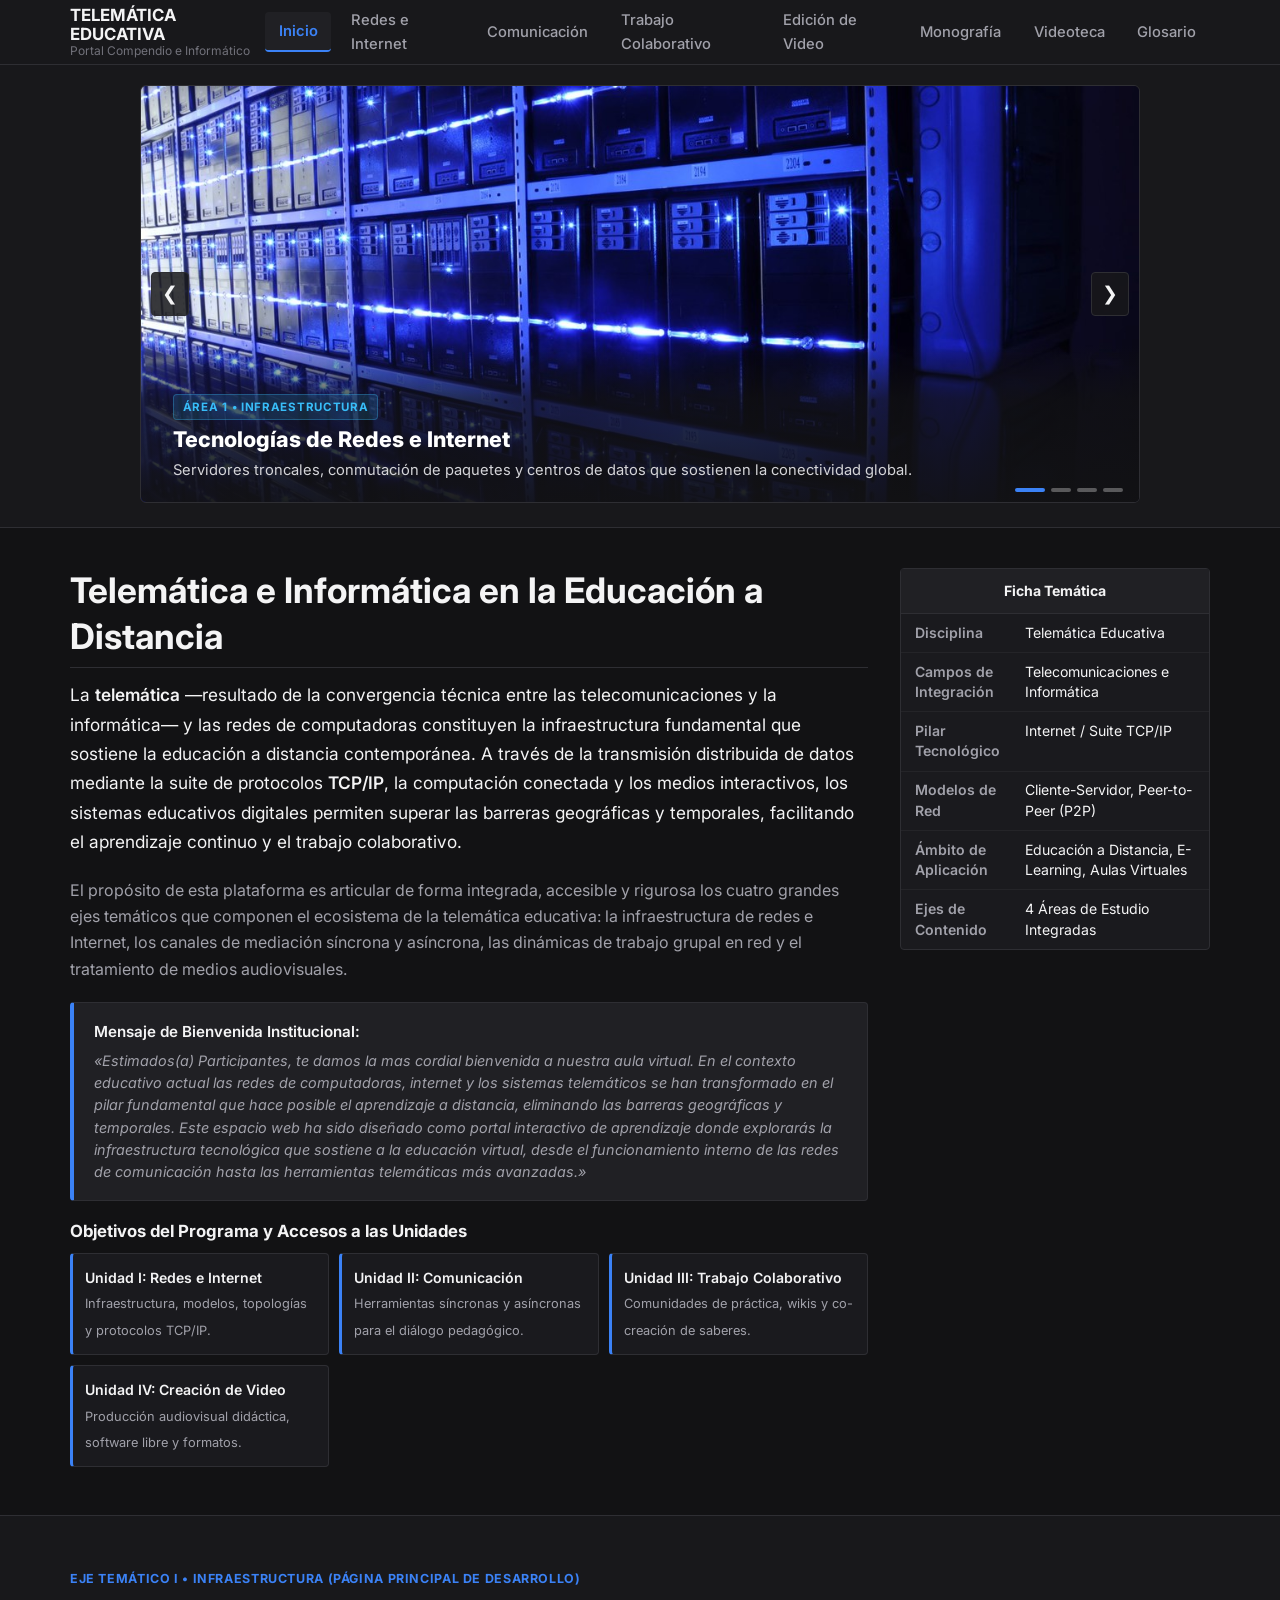
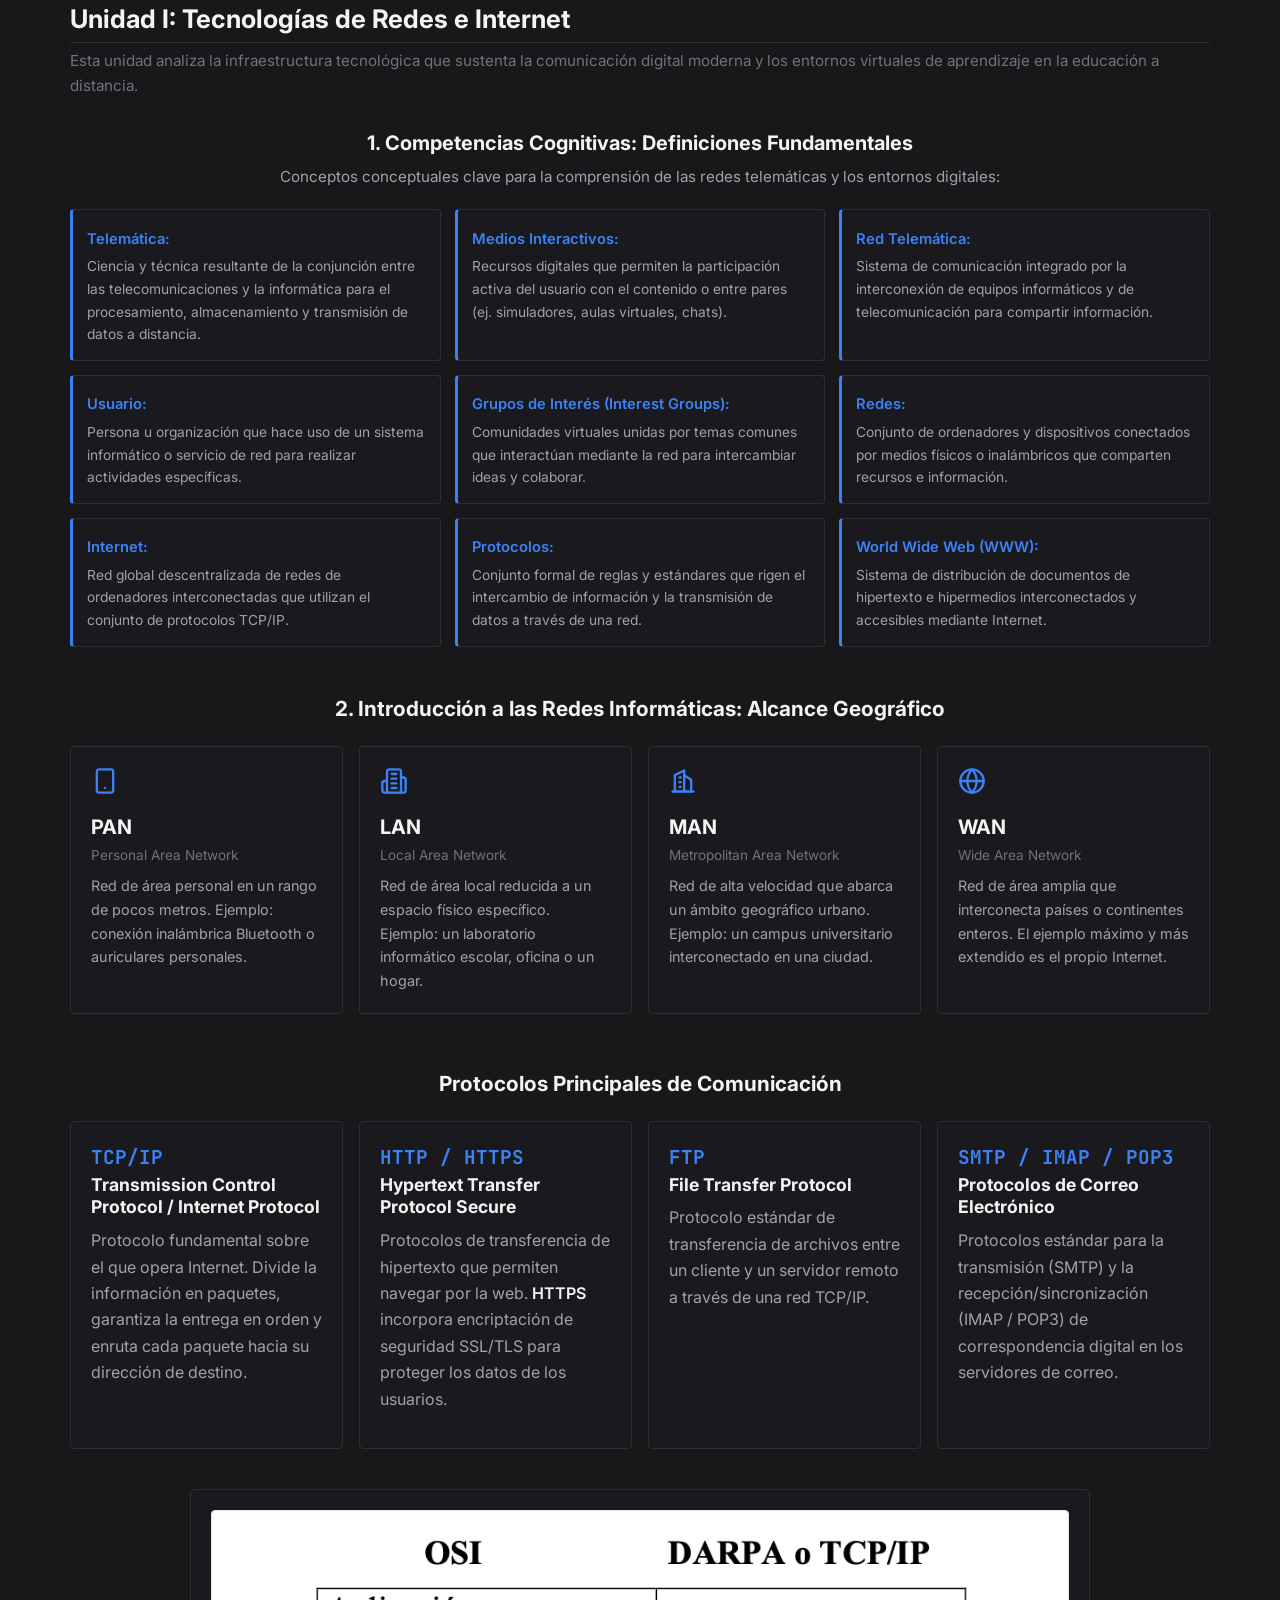
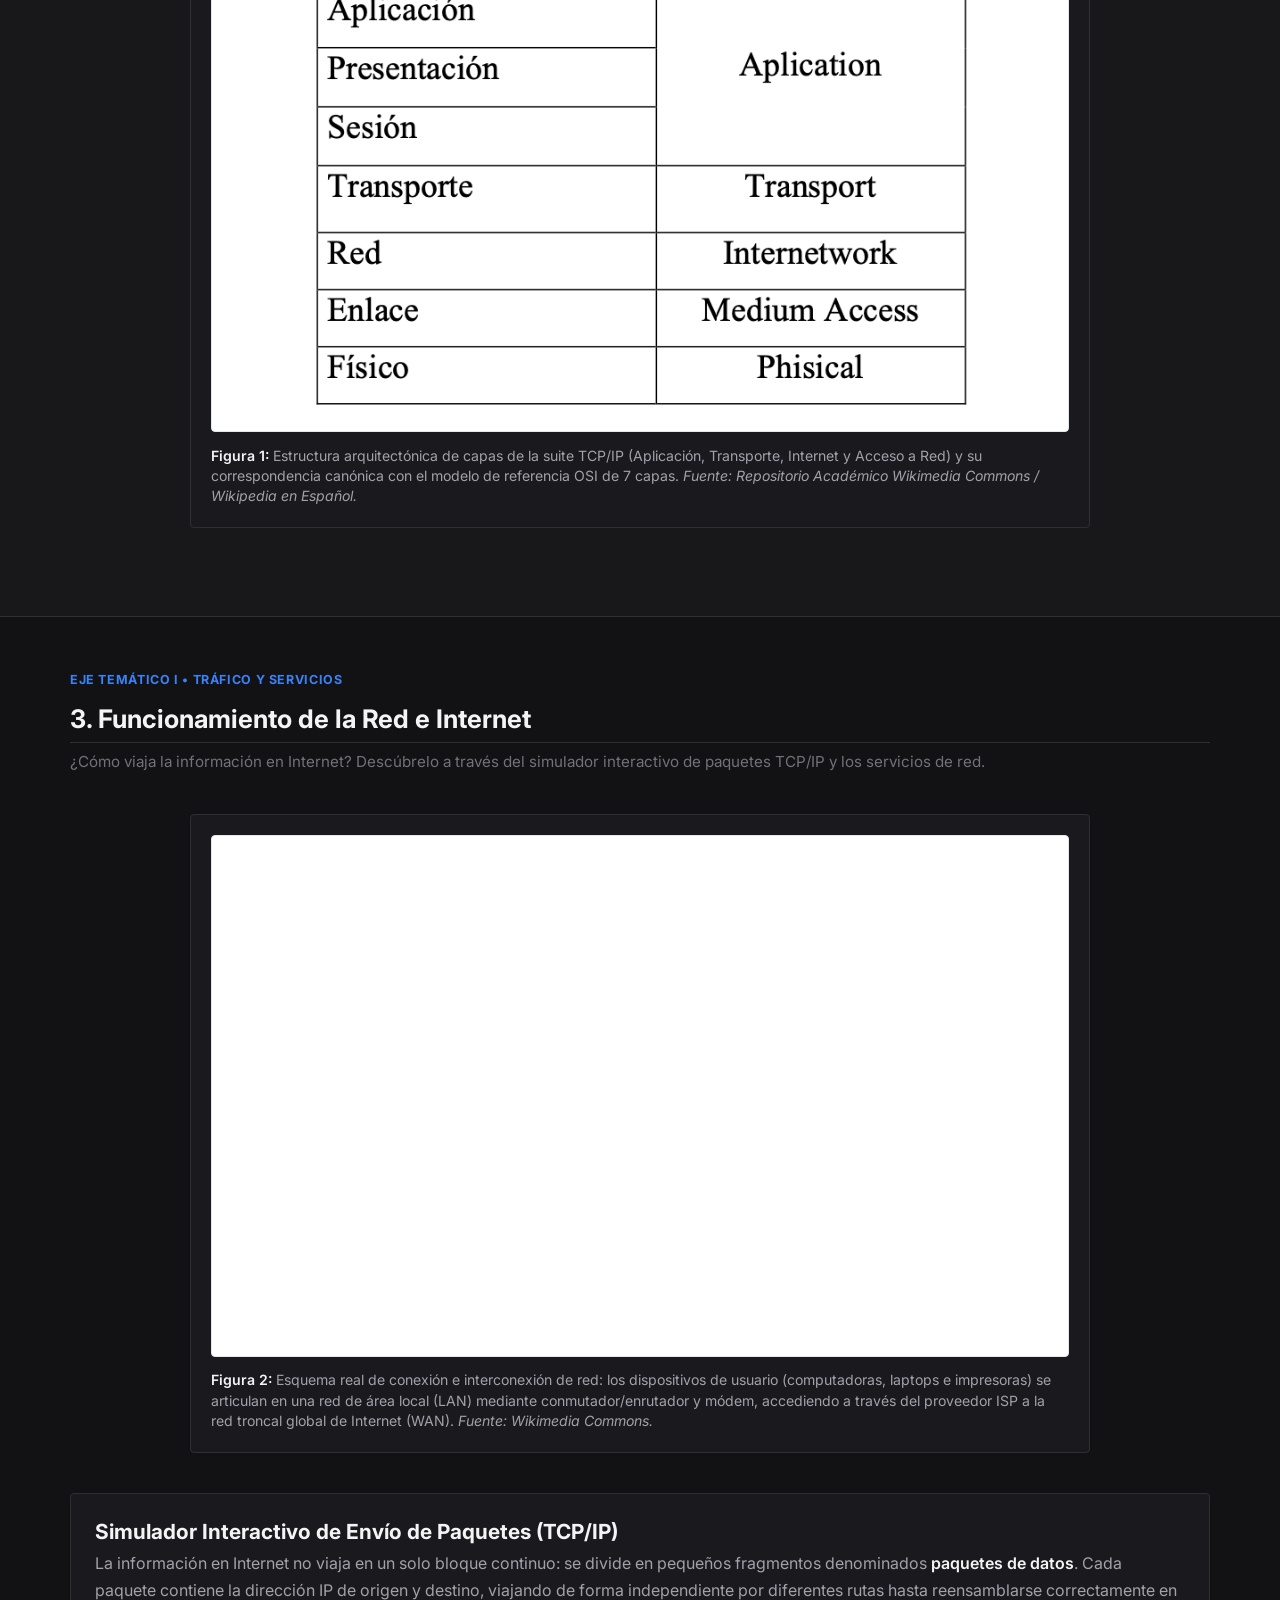
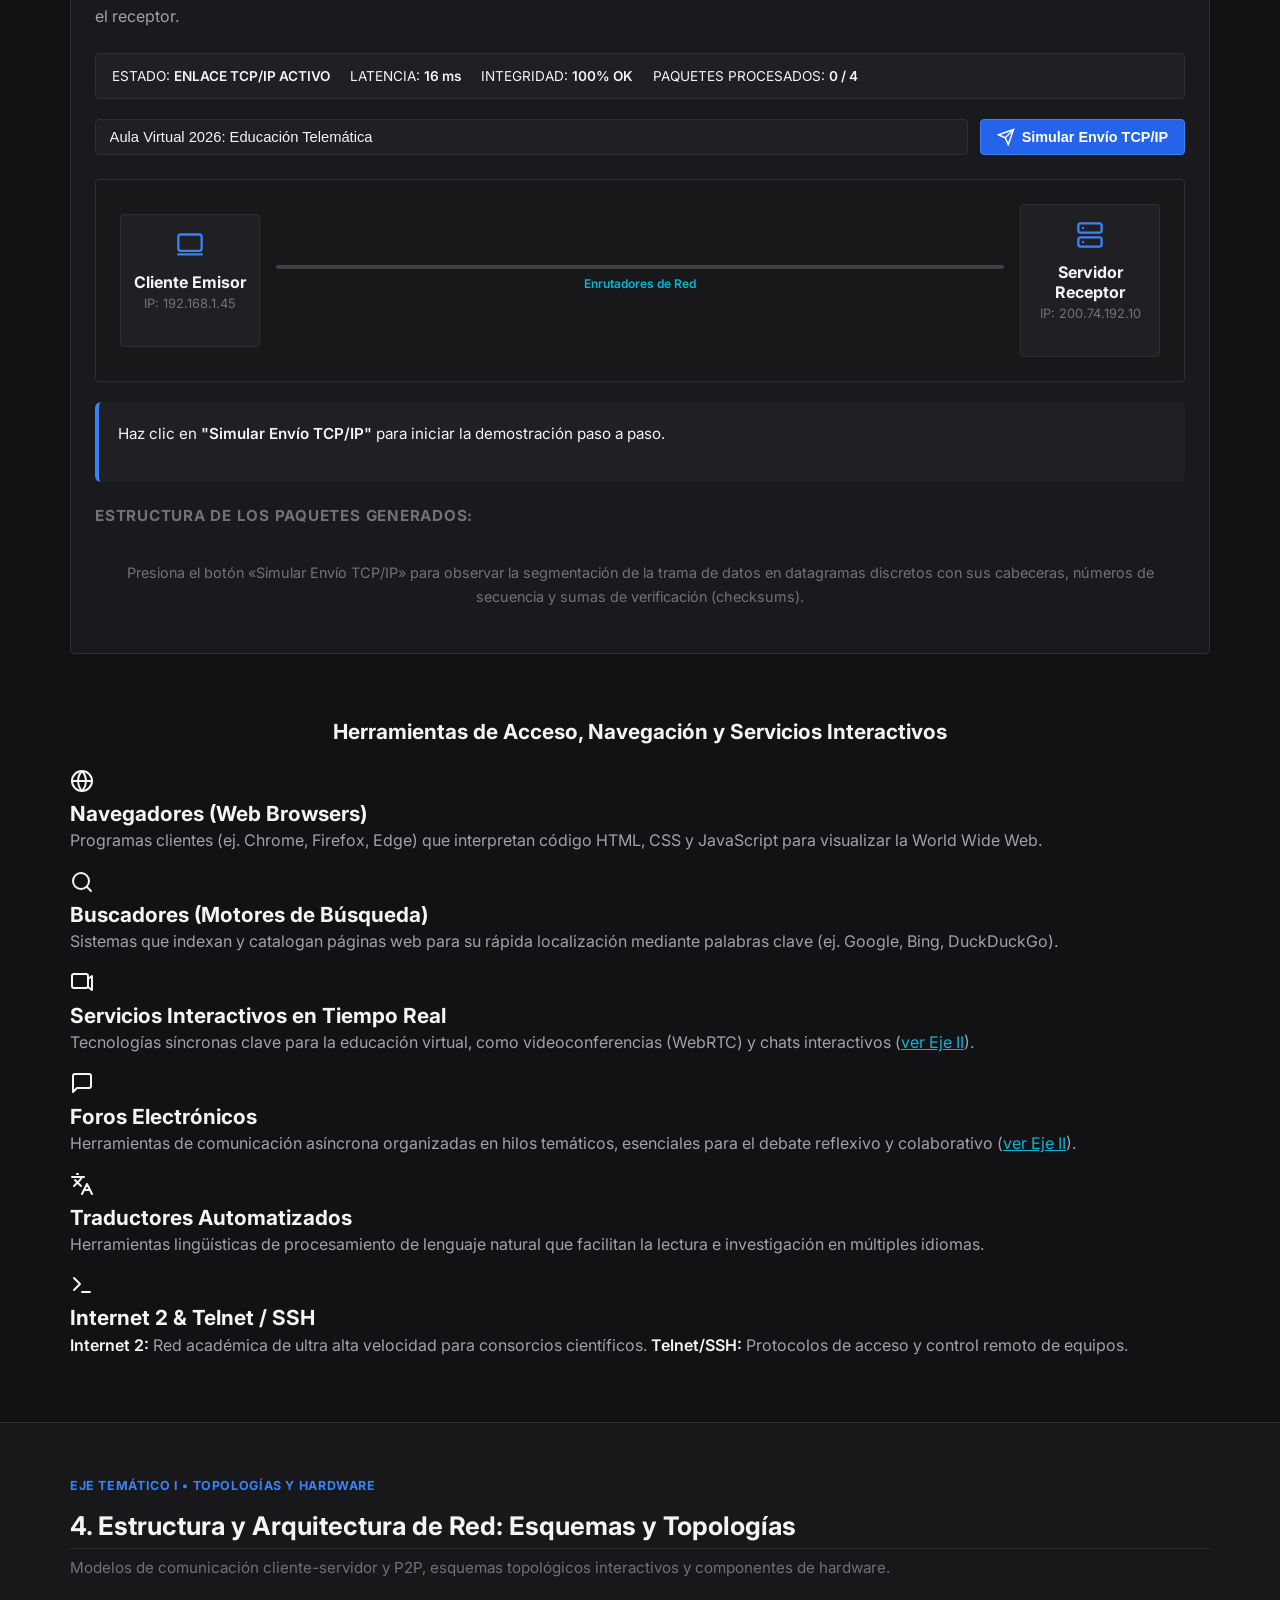
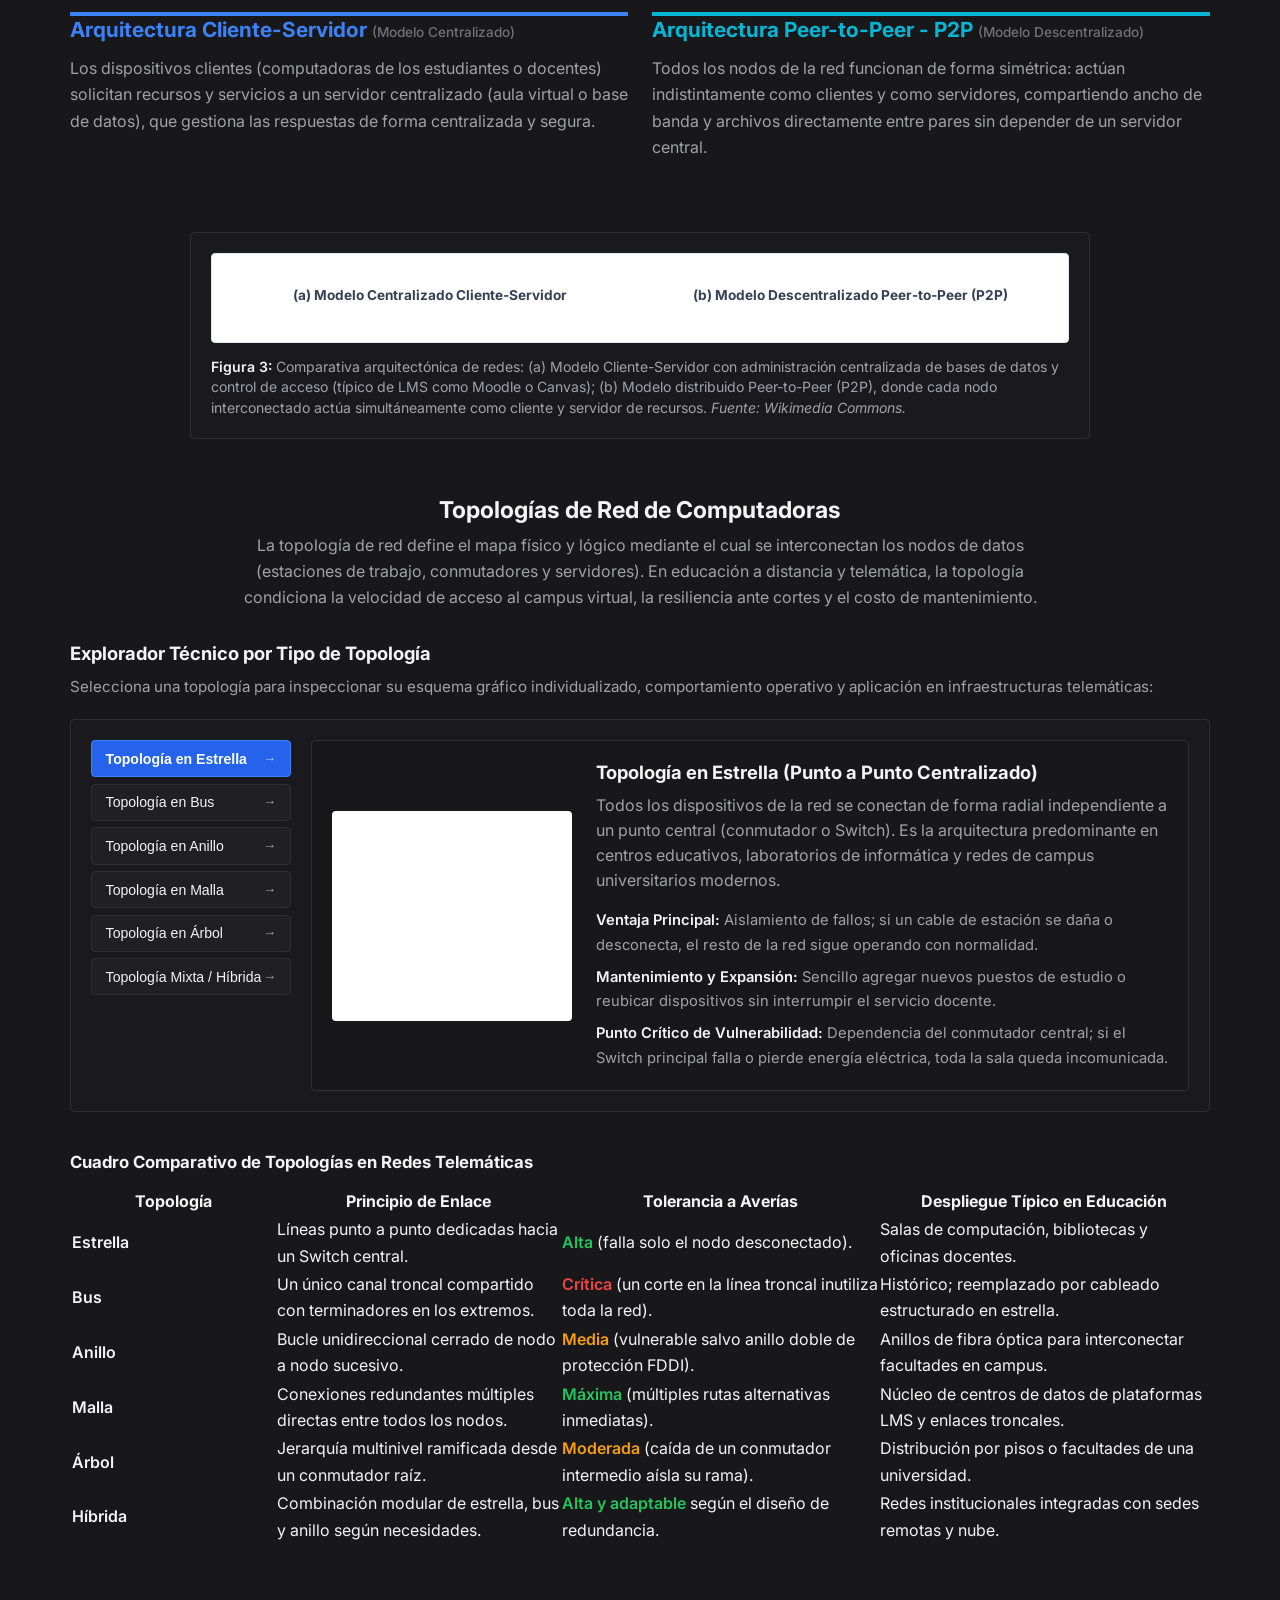
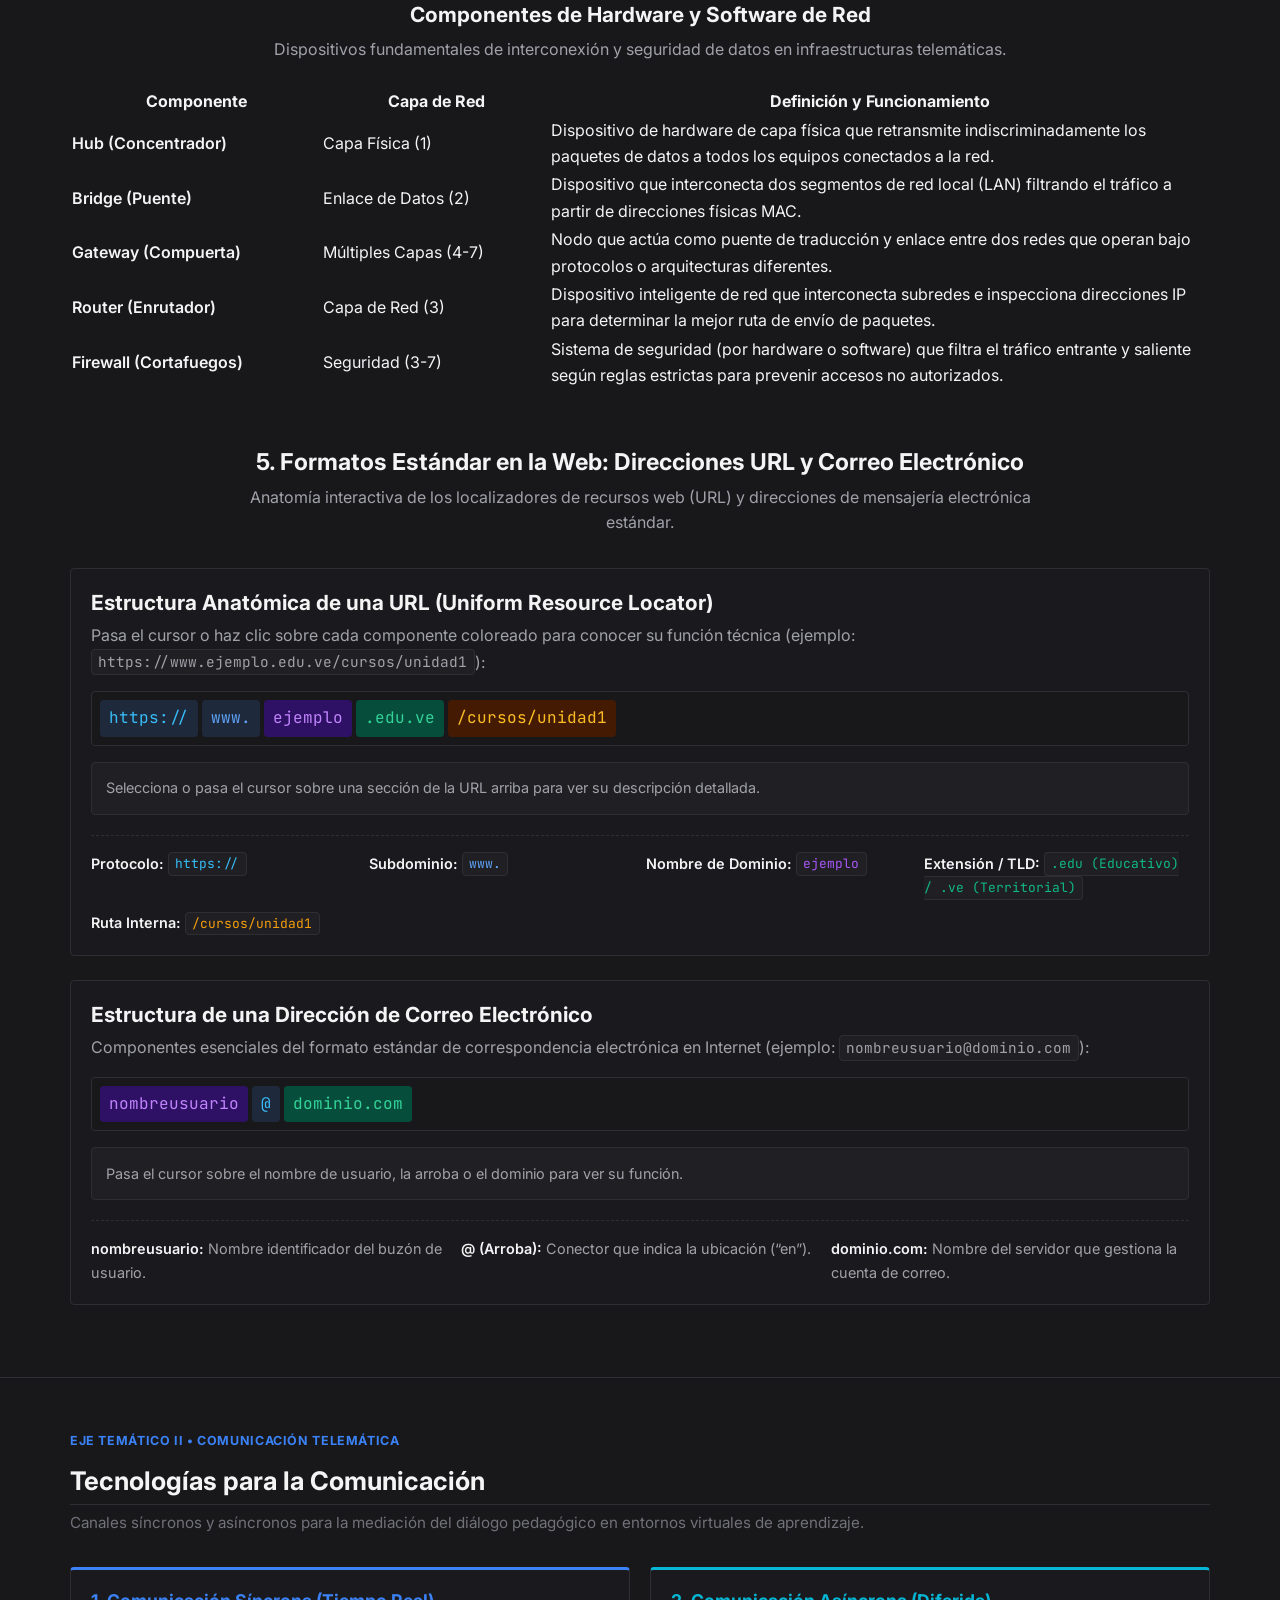
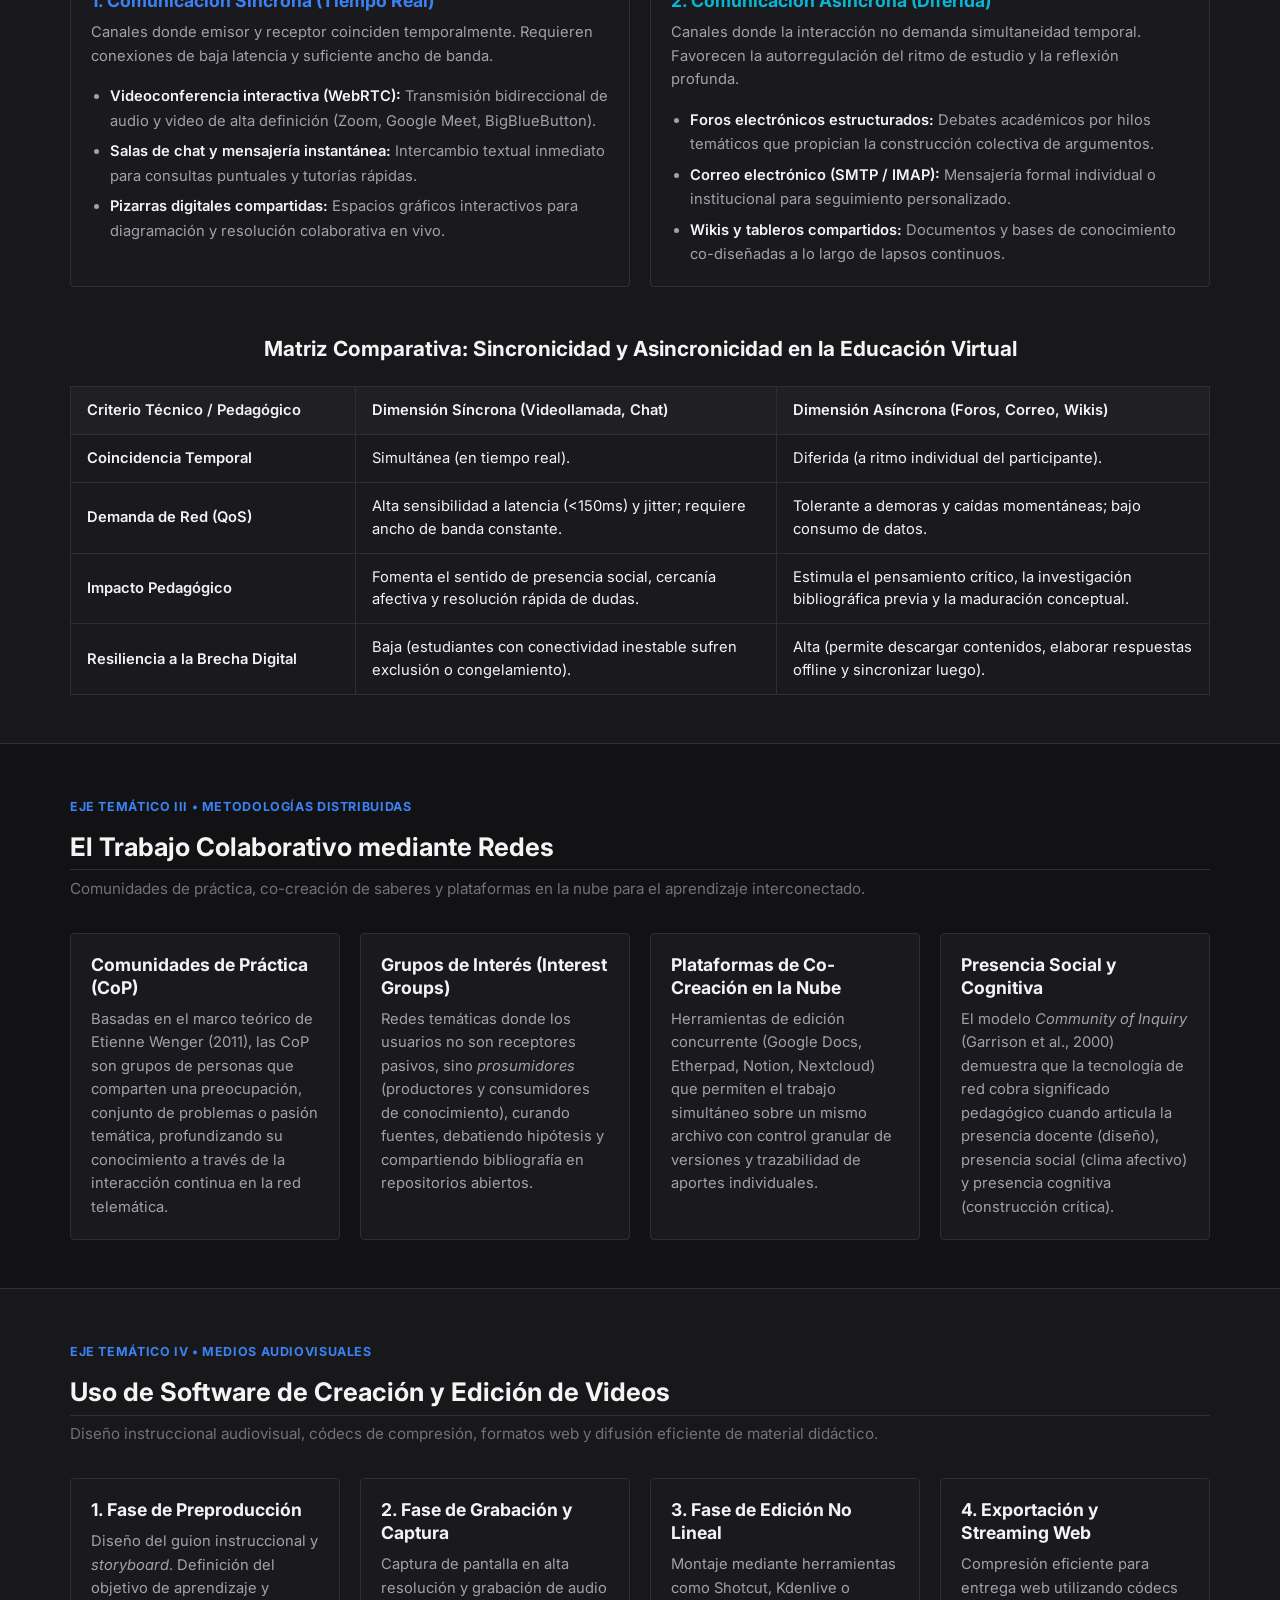
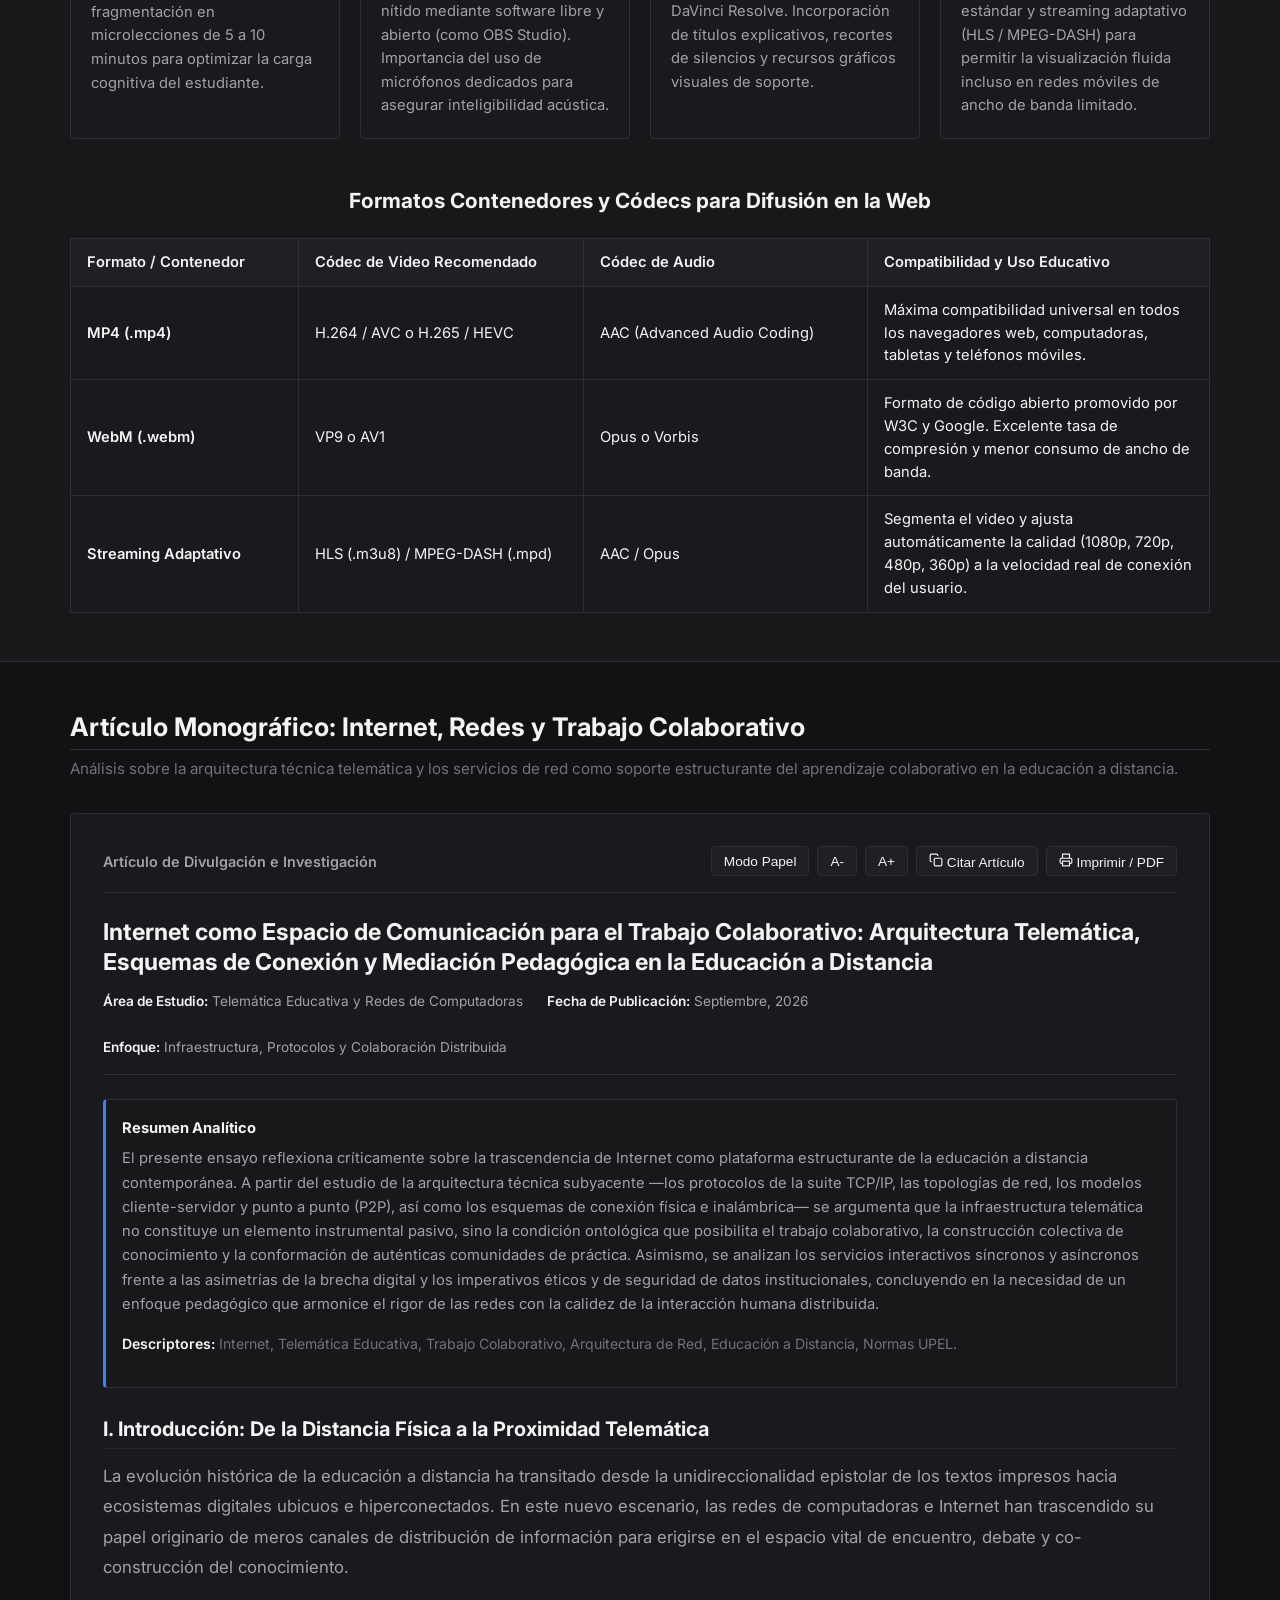
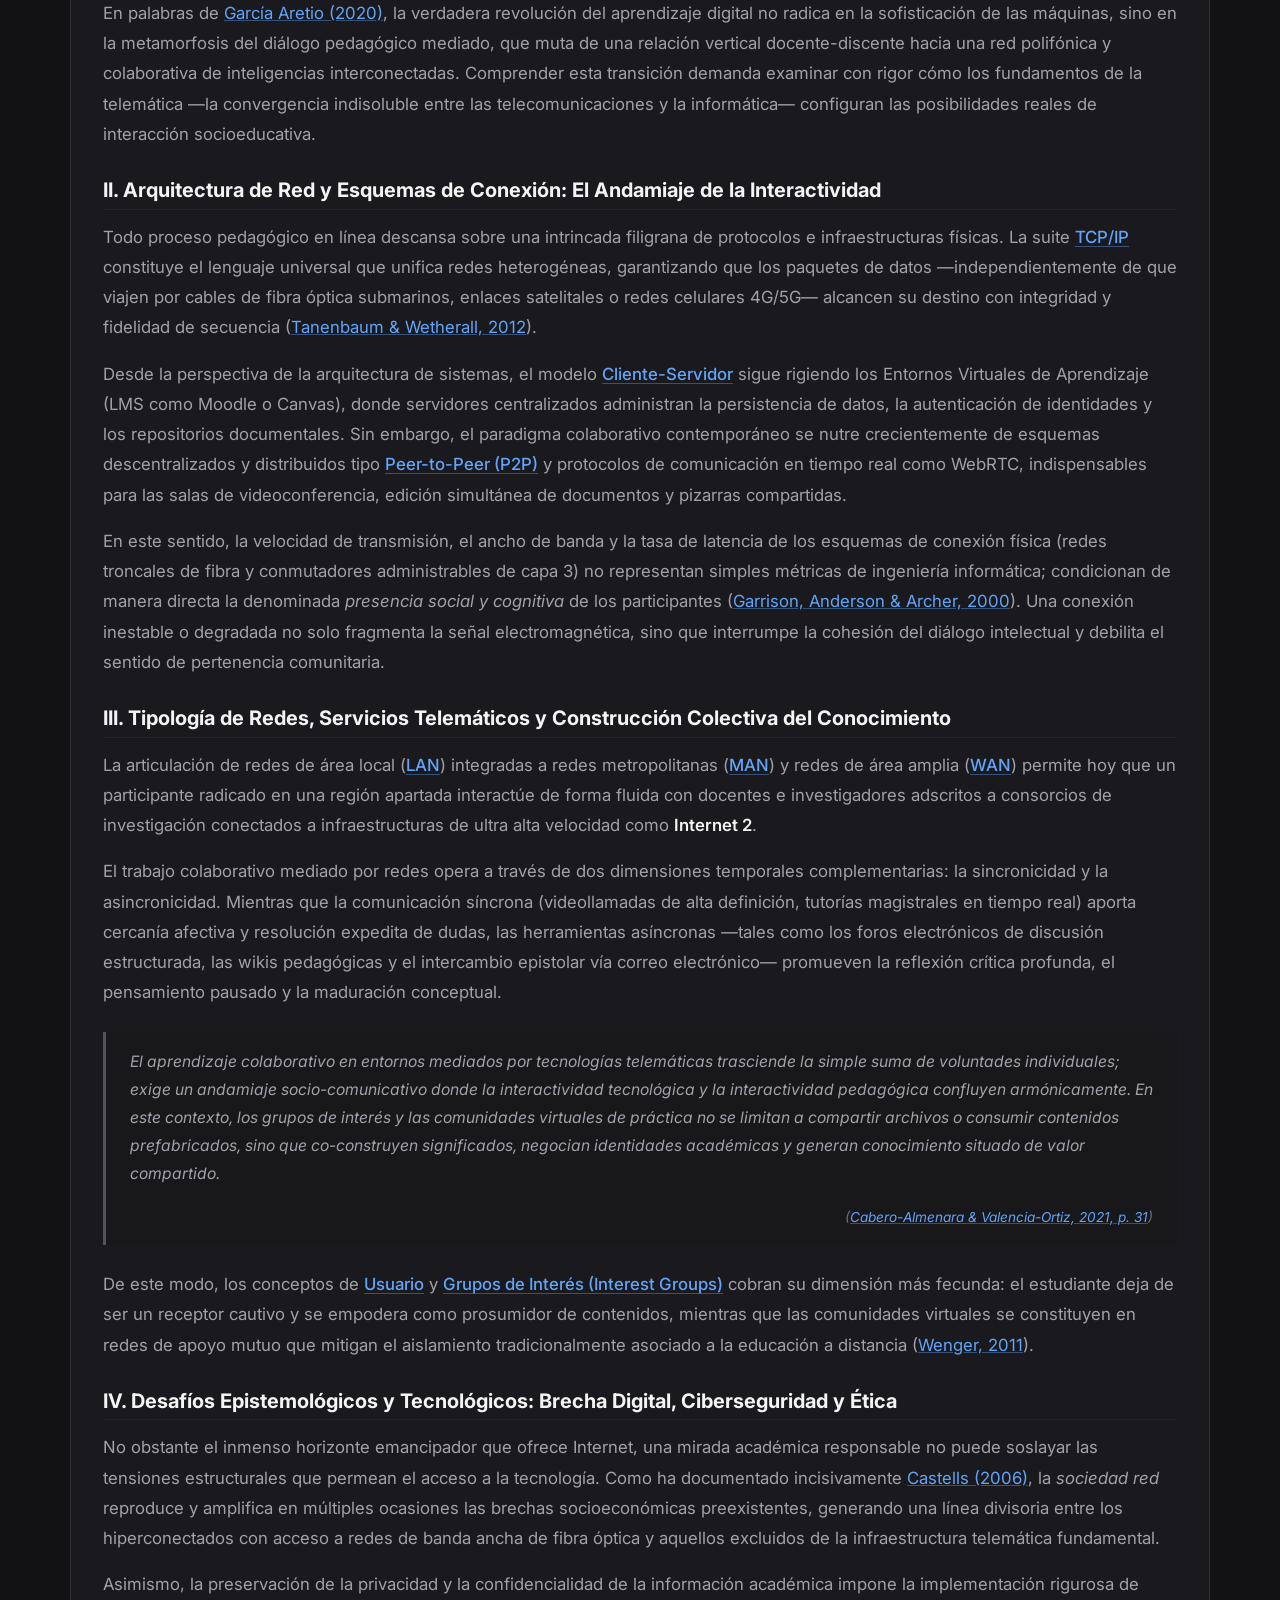
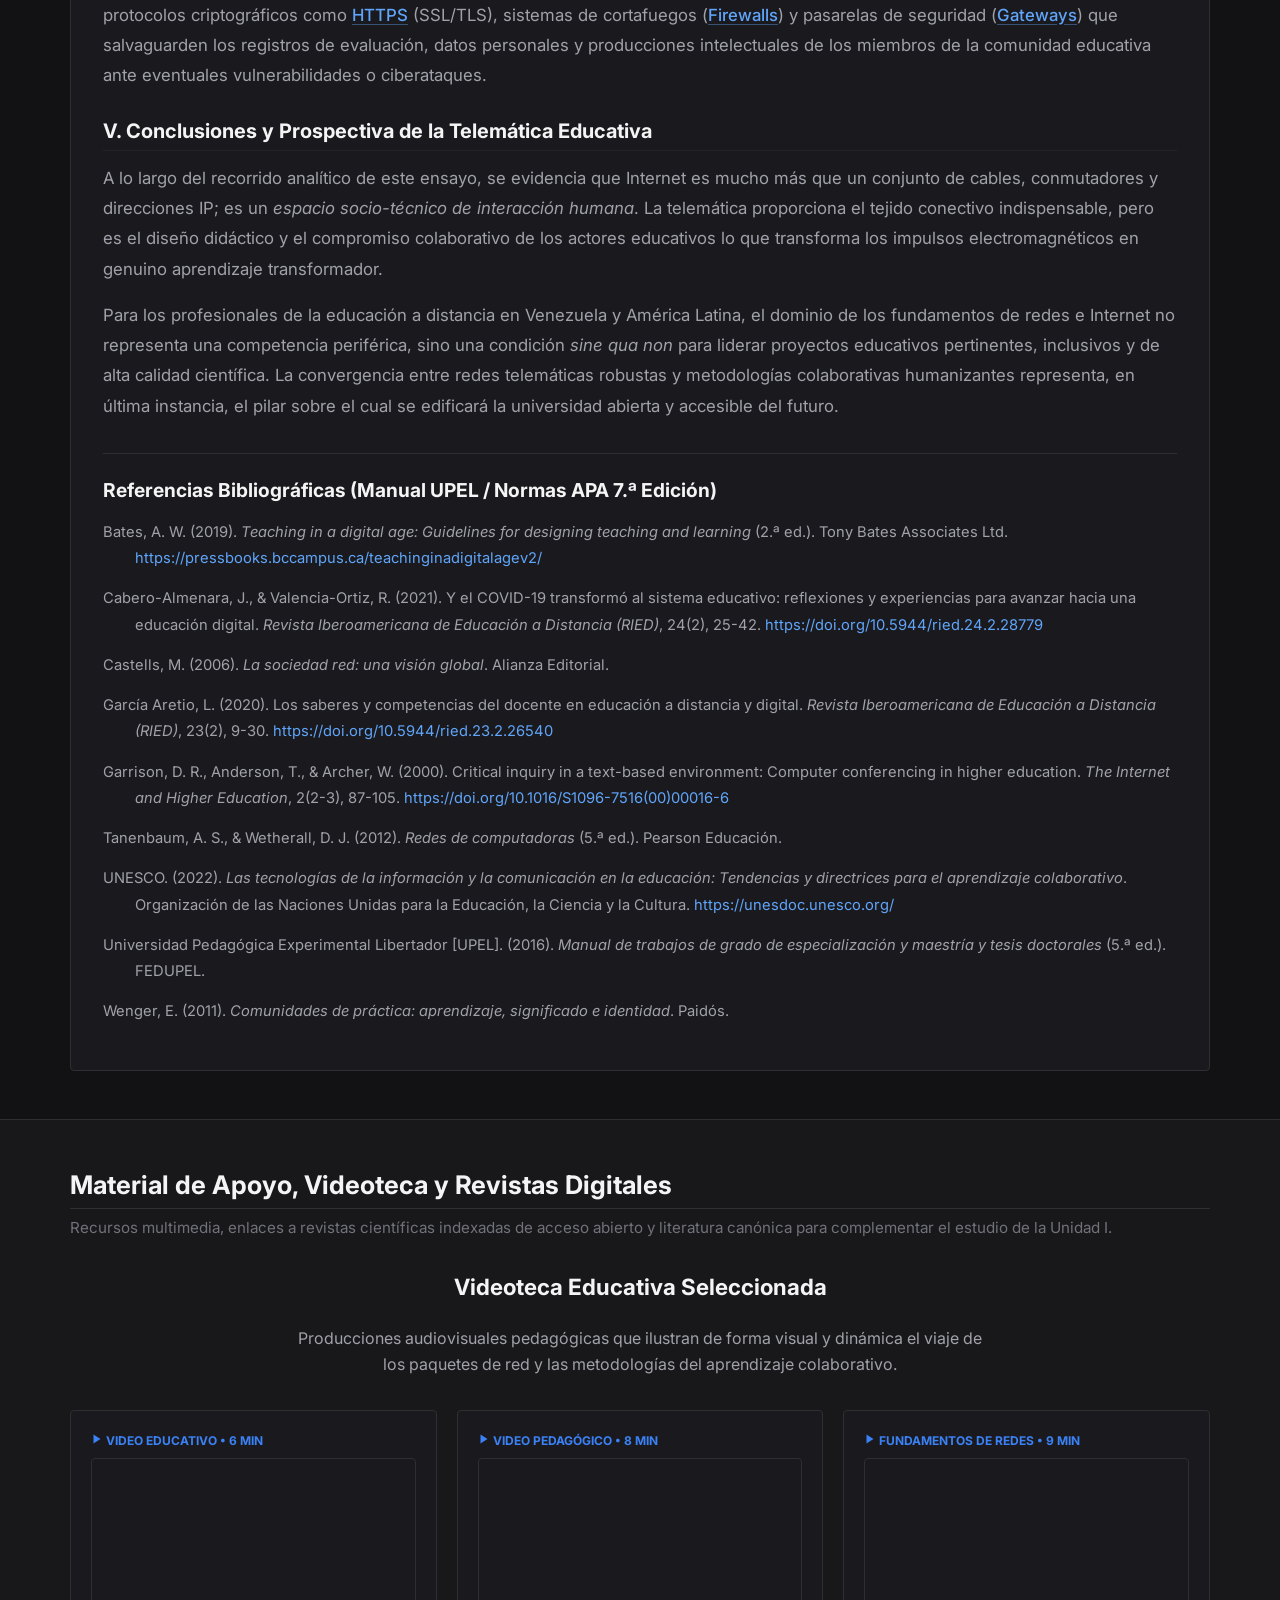
==== unidad1.html @ 473b11ca "feat: Portal web interactivo de Telemática e Informática en la Educación a Distancia" ====
<!DOCTYPE html>
<html lang="es" data-theme="dark">
<head>
  <meta charset="UTF-8">
  <meta http-equiv="refresh" content="0; url=index.html#redes">
  <meta name="viewport" content="width=device-width, initial-scale=1.0">
  <title>Unidad I: Tecnologías de Redes e Internet | Telemática Educativa</title>
  <link rel="stylesheet" href="css/styles.css">
</head>
<body style="display: flex; align-items: center; justify-content: center; min-height: 100vh; padding: 2rem;">
  <div class="wiki-card" style="max-width: 540px; text-align: center; padding: 2.5rem; border-left: 4px solid var(--primary);">
    <h2 class="wiki-card-title" style="margin-bottom: 1rem;">Unidad I: Tecnologías de Redes e Internet</h2>
    <p class="wiki-card-desc" style="margin-bottom: 1.5rem;">
      Esta unidad analiza la infraestructura tecnológica que sustenta la comunicación digital moderna. Redirigiendo al compendio principal interactivo...
    </p>
    <a href="index.html#redes" class="btn btn-primary" style="display: inline-block;">
      Ingresar a la Unidad I en el Portal &rarr;
    </a>
  </div>
</body>
</html>
---- css/styles.css ----
/* ==========================================================================
   PORTAL INFORMATIVO: TELEMÁTICA E INFORMÁTICA EN LA EDUCACIÓN A DISTANCIA
   Diseño Enciclopédico Sobrio, Claro y Accesible (Inspirado en Wikipedia Dark)
   ========================================================================== */

/* --- Importación de Fuentes --- */
@import url("https://fonts.googleapis.com/css2?family=Inter:wght@400;500;600;700&family=JetBrains+Mono:wght@400;600&family=Newsreader:ital,opsz,wght@0,6..72,400;0,6..72,600;1,6..72,400&display=swap");

/* --- Variables y Paleta de Diseño Sencillo y Sobrio --- */
:root {
  --bg-primary: #121214;
  --bg-secondary: #18181b;
  --bg-tertiary: #202024;
  --bg-card: #1a1a1e;
  --bg-card-hover: #222227;
  
  --text-primary: #f4f4f5;
  --text-secondary: #a1a1aa;
  --text-muted: #71717a;
  --text-accent: #e4e4e7;
  
  --border-color: #2e2e33;
  --border-hover: #44444c;
  --border-subtle: #242428;
  
  --primary: #3b82f6;
  --primary-hover: #2563eb;
  --link-color: #60a5fa;
  --link-hover: #93c5fd;
  
  --success: #10b981;
  --success-light: rgba(16, 185, 129, 0.12);
  --danger: #ef4444;
  --danger-light: rgba(239, 68, 68, 0.12);
  --accent: #06b6d4;

  /* Bordes Rectangulares Sencillos (Cero Pastillas) */
  --radius-sm: 4px;
  --radius-md: 6px;
  --radius-lg: 6px;

  /* Sombras Mínimas Sin Neón */
  --shadow-sm: 0 1px 2px rgba(0, 0, 0, 0.3);
  --shadow-md: 0 2px 6px rgba(0, 0, 0, 0.35);

  /* Tipografías */
  --font-body: "Inter", system-ui, -apple-system, BlinkMacSystemFont, "Segoe UI", Roboto, sans-serif;
  --font-heading: "Inter", system-ui, -apple-system, BlinkMacSystemFont, "Segoe UI", Roboto, sans-serif;
  --font-mono: "JetBrains Mono", Consolas, Monaco, monospace;
  --font-editorial: "Newsreader", Georgia, serif;

  --container-max: 1180px;
}

/* --- Reseteo Global --- */
*, *::before, *::after {
  box-sizing: border-box;
  margin: 0;
  padding: 0;
}

html {
  scroll-behavior: smooth;
  font-size: 16px;
}

body {
  font-family: var(--font-body);
  background-color: var(--bg-primary);
  color: var(--text-primary);
  line-height: 1.65;
  min-height: 100vh;
  display: flex;
  flex-direction: column;
}

/* Scrollbar Sencillo */
::-webkit-scrollbar {
  width: 8px;
  height: 8px;
}
::-webkit-scrollbar-track {
  background: var(--bg-primary);
}
::-webkit-scrollbar-thumb {
  background: #3f3f46;
  border-radius: 4px;
}
::-webkit-scrollbar-thumb:hover {
  background: #52525b;
}

/* --- Tipografía --- */
h1, h2, h3, h4, h5, h6 {
  font-family: var(--font-heading);
  color: var(--text-primary);
  font-weight: 700;
  line-height: 1.3;
}

h1 { font-size: 2.2rem; }
h2 { font-size: 1.65rem; }
h3 { font-size: 1.3rem; }
h4 { font-size: 1.1rem; }

p {
  margin-bottom: 1rem;
  color: var(--text-secondary);
}

strong {
  color: var(--text-primary);
  font-weight: 600;
}

a {
  color: var(--link-color);
  text-decoration: none;
}
a:hover {
  color: var(--link-hover);
  text-decoration: underline;
}

code {
  font-family: var(--font-mono);
  font-size: 0.9em;
  background: var(--bg-tertiary);
  padding: 0.15rem 0.4rem;
  border-radius: var(--radius-sm);
  border: 1px solid var(--border-color);
}

/* --- Contenedor --- */
.container {
  width: 100%;
  max-width: var(--container-max);
  margin: 0 auto;
  padding: 0 1.25rem;
}

/* ==========================================================================
   ENCABEZADO Y NAVEGACIÓN PRINCIPAL
   ========================================================================== */
.site-header {
  position: sticky;
  top: 0;
  z-index: 100;
  background-color: var(--bg-secondary);
  border-bottom: 1px solid var(--border-color);
}

.nav-container {
  display: flex;
  align-items: center;
  justify-content: space-between;
  height: 64px;
}

.brand-logo {
  display: flex;
  align-items: center;
  gap: 0.75rem;
  text-decoration: none;
}
.brand-logo:hover {
  text-decoration: none;
}

.brand-text {
  display: flex;
  flex-direction: column;
  font-size: 1.05rem;
  font-weight: 700;
  color: var(--text-primary);
  line-height: 1.15;
}
.brand-text span {
  font-size: 0.75rem;
  color: var(--text-muted);
  font-weight: 400;
}

.main-nav {
  display: flex;
  align-items: center;
}

.nav-links {
  display: flex;
  align-items: center;
  gap: 0.35rem;
  list-style: none;
}

.nav-link {
  display: inline-block;
  padding: 0.45rem 0.85rem;
  font-size: 0.92rem;
  font-weight: 500;
  color: var(--text-secondary);
  border-radius: var(--radius-sm);
  transition: background 0.15s, color 0.15s;
}
.nav-link:hover {
  background: var(--bg-tertiary);
  color: var(--text-primary);
  text-decoration: none;
}
.nav-link.active {
  background: var(--bg-tertiary);
  color: var(--primary);
  font-weight: 600;
  border-bottom: 2px solid var(--primary);
}

.mobile-menu-btn {
  display: none;
  background: var(--bg-tertiary);
  border: 1px solid var(--border-color);
  color: var(--text-primary);
  padding: 0.45rem;
  border-radius: var(--radius-sm);
  cursor: pointer;
}

/* ==========================================================================
   CARRUSEL INFORMATIVO DE IMÁGENES
   ========================================================================== */
.carousel-section {
  padding: 1.25rem 0 1.5rem;
  background: var(--bg-secondary);
  border-bottom: 1px solid var(--border-color);
}

.carousel-container {
  position: relative;
  overflow: hidden;
  border: 1px solid var(--border-color);
  border-radius: var(--radius-md);
  background: #18181b;
  max-width: 1000px;
  margin: 0 auto;
}

.carousel-slides {
  position: relative;
  width: 100%;
  aspect-ratio: 12 / 5;
  min-height: 240px;
}

.carousel-slide {
  position: absolute;
  top: 0;
  left: 0;
  width: 100%;
  height: 100%;
  opacity: 0;
  visibility: hidden;
  transition: opacity 0.35s ease-in-out, visibility 0.35s ease-in-out;
}
.carousel-slide.active {
  opacity: 1;
  visibility: visible;
}

.carousel-slide img {
  width: 100%;
  height: 100%;
  object-fit: cover;
  background: #18181b;
  display: block;
}

.carousel-caption {
  position: absolute;
  bottom: 0;
  left: 0;
  right: 0;
  background: linear-gradient(to top, rgba(18, 18, 20, 0.95) 0%, rgba(18, 18, 20, 0.72) 65%, rgba(18, 18, 20, 0) 100%);
  padding: 3rem 2rem 1.25rem;
  color: #f4f4f5;
  text-align: left;
  pointer-events: none;
}
.carousel-caption-badge {
  display: inline-block;
  font-size: 0.72rem;
  font-weight: 700;
  text-transform: uppercase;
  letter-spacing: 0.06em;
  color: #38bdf8;
  background: rgba(56, 189, 248, 0.15);
  border: 1px solid rgba(56, 189, 248, 0.3);
  padding: 0.15rem 0.55rem;
  border-radius: 4px;
  margin-bottom: 0.35rem;
}
.carousel-caption-title {
  font-size: 1.35rem;
  font-weight: 800;
  color: #ffffff;
  margin: 0 0 0.25rem 0;
}
.carousel-caption-desc {
  font-size: 0.92rem;
  color: #d4d4d8;
  margin: 0;
  max-width: 800px;
}

.carousel-btn {
  position: absolute;
  top: 50%;
  transform: translateY(-50%);
  background: rgba(24, 24, 27, 0.85);
  color: var(--text-primary);
  border: 1px solid var(--border-color);
  border-radius: var(--radius-sm);
  width: 38px;
  height: 44px;
  font-size: 1.2rem;
  display: flex;
  align-items: center;
  justify-content: center;
  cursor: pointer;
  z-index: 5;
  transition: background 0.15s, border-color 0.15s;
}
.carousel-btn:hover {
  background: #27272a;
  border-color: #52525b;
}
.carousel-prev { left: 10px; }
.carousel-next { right: 10px; }

.carousel-indicators {
  position: absolute;
  bottom: 10px;
  right: 16px;
  display: flex;
  gap: 6px;
  z-index: 5;
}

.carousel-dot {
  width: 20px;
  height: 4px;
  background: rgba(255, 255, 255, 0.3);
  border: none;
  border-radius: 2px;
  cursor: pointer;
  padding: 0;
  transition: background 0.15s, width 0.15s;
}
.carousel-dot.active {
  background: var(--primary);
  width: 30px;
}

/* ==========================================================================
   ESTRUCTURA DE ARTÍCULO WIKIPEDIA (CONTENIDO + INFOBOX)
   ========================================================================== */
.wiki-article-grid {
  display: grid;
  grid-template-columns: 1fr 310px;
  gap: 2rem;
  align-items: start;
}

.wiki-main-content {
  min-width: 0;
}

.page-title {
  font-size: 2.2rem;
  margin-bottom: 0.75rem;
  padding-bottom: 0.5rem;
  border-bottom: 1px solid var(--border-color);
}

.lead-text {
  font-size: 1.08rem;
  line-height: 1.7;
  color: var(--text-primary);
  margin-bottom: 1.25rem;
}

.info-notice-box {
  background: var(--bg-tertiary);
  border: 1px solid var(--border-color);
  border-left: 4px solid var(--primary);
  padding: 1rem 1.25rem;
  border-radius: var(--radius-sm);
  margin: 1.5rem 0;
}
.info-notice-box p {
  margin-bottom: 0;
  font-size: 0.95rem;
}

/* Ficha Lateral (Infobox Wikipedia) */
.wiki-infobox {
  background: var(--bg-card);
  border: 1px solid var(--border-color);
  border-radius: var(--radius-sm);
  font-size: 0.88rem;
}

.infobox-header {
  background: var(--bg-tertiary);
  padding: 0.65rem 1rem;
  font-weight: 700;
  text-align: center;
  border-bottom: 1px solid var(--border-color);
  color: var(--text-primary);
}

.infobox-item {
  display: grid;
  grid-template-columns: 110px 1fr;
  padding: 0.55rem 0.85rem;
  border-bottom: 1px solid var(--border-subtle);
  line-height: 1.45;
}
.infobox-item:last-child {
  border-bottom: none;
}
.infobox-label {
  font-weight: 600;
  color: var(--text-secondary);
}
.infobox-data {
  color: var(--text-primary);
}

/* ==========================================================================
   SECCIONES GENERALES Y TARJETAS WIKIPEDIA
   ========================================================================== */
.section {
  padding: 3rem 0;
  border-bottom: 1px solid var(--border-color);
}

.section-header {
  margin-bottom: 2rem;
}
.section-title {
  font-size: 1.6rem;
  margin-bottom: 0.35rem;
  border-bottom: 1px solid var(--border-color);
  padding-bottom: 0.4rem;
}
.section-subtitle {
  color: var(--text-muted);
  font-size: 0.95rem;
}

.wiki-cards-grid {
  display: grid;
  grid-template-columns: repeat(auto-fit, minmax(260px, 1fr));
  gap: 1.25rem;
}

.wiki-card {
  background: var(--bg-card);
  border: 1px solid var(--border-color);
  border-radius: var(--radius-sm);
  padding: 1.25rem;
}
.wiki-card-title {
  font-size: 1.1rem;
  margin-bottom: 0.5rem;
  color: var(--text-primary);
}
.wiki-card-desc {
  font-size: 0.92rem;
  color: var(--text-secondary);
  margin-bottom: 0;
  line-height: 1.6;
}

/* ==========================================================================
   LISTA DE EJES TEMÁTICOS (4 ÁREAS)
   ========================================================================== */
.thematic-sections-list {
  display: flex;
  flex-direction: column;
  gap: 1.5rem;
}

.thematic-row {
  background: var(--bg-card);
  border: 1px solid var(--border-color);
  border-radius: var(--radius-sm);
  padding: 1.5rem;
}

.thematic-row-badge {
  font-size: 0.78rem;
  text-transform: uppercase;
  letter-spacing: 0.05em;
  color: var(--primary);
  font-weight: 700;
  margin-bottom: 0.35rem;
}

.thematic-row-title {
  font-size: 1.3rem;
  margin-bottom: 0.6rem;
  color: var(--text-primary);
}

.thematic-row-text {
  font-size: 0.95rem;
  color: var(--text-secondary);
  line-height: 1.65;
  margin-bottom: 0;
}

/* ==========================================================================
   TABLA ENCICLOPÉDICA WIKIPEDIA
   ========================================================================== */
.wiki-table-container {
  overflow-x: auto;
}

.wiki-table {
  width: 100%;
  border-collapse: collapse;
  background: var(--bg-card);
  border: 1px solid var(--border-color);
  font-size: 0.92rem;
}

.wiki-table th,
.wiki-table td {
  padding: 0.75rem 1rem;
  border: 1px solid var(--border-color);
  text-align: left;
  line-height: 1.55;
}

.wiki-table th {
  background: var(--bg-tertiary);
  color: var(--text-primary);
  font-weight: 600;
}

.wiki-table tr:hover {
  background: var(--bg-card-hover);
}

/* ==========================================================================
   BOTONES SOBRIOS (CERO PASTILLAS, CERO NEÓN)
   ========================================================================== */
.btn {
  display: inline-flex;
  align-items: center;
  gap: 0.4rem;
  padding: 0.5rem 1rem;
  font-size: 0.9rem;
  font-weight: 600;
  border-radius: var(--radius-sm);
  border: 1px solid var(--border-color);
  cursor: pointer;
  text-decoration: none;
  transition: background 0.15s, border-color 0.15s;
}
.btn:hover {
  text-decoration: none;
}

.btn-primary {
  background: #2563eb;
  border-color: #3b82f6;
  color: #ffffff;
}
.btn-primary:hover {
  background: #1d4ed8;
  border-color: #2563eb;
  color: #ffffff;
}

.btn-outline {
  background: var(--bg-tertiary);
  border-color: var(--border-color);
  color: var(--text-primary);
}
.btn-outline:hover {
  background: #27272a;
  border-color: #52525b;
}

.btn-sm {
  padding: 0.35rem 0.75rem;
  font-size: 0.82rem;
}

/* ==========================================================================
   UNIDAD 1: ELEMENTOS ESPECÍFICOS Y HERRAMIENTAS
   ========================================================================== */

/* Subnavegación secundaria */
.unit-subnav {
  position: sticky;
  top: 64px;
  z-index: 90;
  background: var(--bg-secondary);
  border-bottom: 1px solid var(--border-color);
  padding: 0.5rem 0;
  overflow-x: auto;
}

.unit-subnav-list {
  display: flex;
  gap: 0.35rem;
  list-style: none;
  white-space: nowrap;
}

.unit-subnav-link {
  display: inline-block;
  padding: 0.35rem 0.65rem;
  font-size: 0.85rem;
  color: var(--text-secondary);
  border-radius: var(--radius-sm);
  border: 1px solid transparent;
}
.unit-subnav-link:hover {
  background: var(--bg-tertiary);
  color: var(--text-primary);
  text-decoration: none;
}
.unit-subnav-link.active {
  background: var(--bg-tertiary);
  border-color: var(--border-color);
  color: var(--primary);
  font-weight: 600;
}

/* Barra de progreso de lectura */
.read-progress-bar {
  position: fixed;
  top: 0;
  left: 0;
  height: 3px;
  background: var(--primary);
  z-index: 1000;
  width: 0%;
}

/* Buscador de glosario */
.search-box-container {
  display: flex;
  align-items: center;
  background: var(--bg-card);
  border: 1px solid var(--border-color);
  border-radius: var(--radius-sm);
  padding: 0.4rem 0.85rem;
  max-width: 450px;
  margin-bottom: 1.5rem;
}
.search-icon-svg {
  width: 18px;
  height: 18px;
  color: var(--text-muted);
  margin-right: 0.5rem;
}
.search-input {
  background: none;
  border: none;
  outline: none;
  color: var(--text-primary);
  font-size: 0.92rem;
  width: 100%;
}

/* Tarjetas de definiciones */
.definitions-grid {
  display: grid;
  grid-template-columns: repeat(auto-fit, minmax(280px, 1fr));
  gap: 1rem;
}

.definition-card {
  background: var(--bg-card);
  border: 1px solid var(--border-color);
  border-radius: var(--radius-sm);
  padding: 1.15rem;
}
.def-term {
  font-size: 1.05rem;
  color: var(--text-primary);
  margin-bottom: 0.4rem;
  border-bottom: 1px solid var(--border-subtle);
  padding-bottom: 0.35rem;
}
.definition-card p {
  font-size: 0.92rem;
  margin-bottom: 0;
}

/* Alcance de redes (PAN, LAN, MAN, WAN) */
.network-scope-grid {
  display: grid;
  grid-template-columns: repeat(auto-fit, minmax(240px, 1fr));
  gap: 1rem;
}

.scope-card {
  background: var(--bg-card);
  border: 1px solid var(--border-color);
  border-radius: var(--radius-sm);
  padding: 1.25rem;
}
.scope-icon-wrap {
  color: var(--primary);
  margin-bottom: 0.5rem;
}
.scope-acronym {
  font-size: 1.25rem;
  font-weight: 700;
  color: var(--text-primary);
}
.scope-name {
  font-size: 0.85rem;
  color: var(--text-muted);
  margin-bottom: 0.5rem;
}
.scope-card p {
  font-size: 0.9rem;
  margin-bottom: 0;
}

/* Protocolos */
.protocols-grid {
  display: grid;
  grid-template-columns: repeat(auto-fit, minmax(240px, 1fr));
  gap: 1rem;
}

.protocol-card {
  background: var(--bg-card);
  border: 1px solid var(--border-color);
  border-radius: var(--radius-sm);
  padding: 1.25rem;
}
.protocol-code {
  font-size: 1.2rem;
  font-weight: 700;
  color: var(--primary);
  font-family: var(--font-mono);
}

/* Figuras e Infografías */
.diagram-figure {
  margin: 2.5rem auto;
  max-width: 900px;
  background: var(--bg-card);
  border: 1px solid var(--border-color);
  border-radius: var(--radius-sm);
  padding: 1.25rem;
  text-align: center;
}
.wiki-figure-img-wrap {
  background-color: #ffffff;
  border-radius: var(--radius-sm);
  padding: 1.25rem;
  display: flex;
  justify-content: center;
  align-items: center;
  margin-bottom: 0.85rem;
  border: 1px solid #e2e8f0;
}
.wiki-figure-img-wrap img {
  max-width: 100%;
  height: auto;
  max-height: 480px;
  object-fit: contain;
  display: block;
}
.diagram-figure > img {
  width: 100%;
  max-width: 820px;
  margin: 0 auto;
  display: block;
}
.diagram-caption {
  margin-top: 0.75rem;
  font-size: 0.88rem;
  color: var(--text-secondary);
  line-height: 1.45;
  text-align: left;
}

/* Simulador TCP/IP */
.simulator-container {
  background: var(--bg-card);
  border: 1px solid var(--border-color);
  border-radius: var(--radius-sm);
  padding: 1.5rem;
  margin-bottom: 2rem;
}

.sim-telemetry-bar {
  display: flex;
  flex-wrap: wrap;
  gap: 1.25rem;
  background: var(--bg-tertiary);
  border: 1px solid var(--border-color);
  border-radius: var(--radius-sm);
  padding: 0.65rem 1rem;
  font-size: 0.85rem;
  margin-bottom: 1.25rem;
}

.sim-controls {
  display: flex;
  gap: 0.75rem;
  margin-bottom: 1.5rem;
}
.sim-input {
  flex: 1;
  background: var(--bg-tertiary);
  border: 1px solid var(--border-color);
  color: var(--text-primary);
  padding: 0.55rem 0.85rem;
  border-radius: var(--radius-sm);
  font-size: 0.92rem;
}

.sim-stage {
  display: grid;
  grid-template-columns: 140px 1fr 140px;
  align-items: center;
  gap: 1rem;
  background: var(--bg-secondary);
  border: 1px solid var(--border-color);
  border-radius: var(--radius-sm);
  padding: 1.5rem;
  margin-bottom: 1.25rem;
  text-align: center;
}

.sim-node {
  background: var(--bg-tertiary);
  border: 1px solid var(--border-color);
  border-radius: var(--radius-sm);
  padding: 1rem 0.5rem;
}
.sim-node-icon {
  color: var(--primary);
  margin-bottom: 0.35rem;
}
.sim-node.active-tx {
  border-color: var(--primary);
}
.sim-node.active-rx {
  border-color: var(--success);
}

.sim-network-path {
  position: relative;
  text-align: center;
}
.sim-cable {
  height: 4px;
  background: #3f3f46;
  position: relative;
  border-radius: 2px;
}
.sim-packet-dot {
  position: absolute;
  top: -6px;
  left: 0;
  width: 16px;
  height: 16px;
  background: var(--primary);
  border-radius: 3px;
  display: none;
}
.sim-packet-dot.traveling {
  display: block;
  animation: packetTravel 1.6s ease-in-out forwards;
}

@keyframes packetTravel {
  0% { left: 0%; }
  100% { left: calc(100% - 16px); }
}

.packets-breakdown {
  display: grid;
  grid-template-columns: repeat(auto-fit, minmax(220px, 1fr));
  gap: 0.75rem;
  margin-top: 1rem;
}

.packet-card {
  background: var(--bg-tertiary);
  border: 1px solid var(--border-color);
  border-radius: var(--radius-sm);
  padding: 0.75rem;
  font-size: 0.85rem;
}
.packet-header {
  display: flex;
  justify-content: space-between;
  font-weight: 600;
  color: var(--primary);
  margin-bottom: 0.35rem;
}

/* Visor de topologías */
.topology-viewer {
  display: grid;
  grid-template-columns: 200px 1fr;
  gap: 1.25rem;
  background: var(--bg-card);
  border: 1px solid var(--border-color);
  border-radius: var(--radius-sm);
  padding: 1.25rem;
}

.topology-nav {
  display: flex;
  flex-direction: column;
  gap: 0.4rem;
}

.topology-btn {
  background: var(--bg-tertiary);
  border: 1px solid var(--border-color);
  color: var(--text-primary);
  padding: 0.6rem 0.85rem;
  border-radius: var(--radius-sm);
  display: flex;
  justify-content: space-between;
  cursor: pointer;
  font-size: 0.88rem;
  text-align: left;
}
.topology-btn.active {
  background: #2563eb;
  border-color: #3b82f6;
  color: #ffffff;
  font-weight: 600;
}

.topology-display {
  display: grid;
  grid-template-columns: 240px 1fr;
  gap: 1.5rem;
  align-items: center;
  background: var(--bg-secondary);
  border: 1px solid var(--border-color);
  border-radius: var(--radius-sm);
  padding: 1.25rem;
}
.topology-canvas-wrap {
  width: 100%;
  min-height: 210px;
  background: #ffffff;
  border-radius: var(--radius-sm);
  border: 1px solid rgba(255, 255, 255, 0.15);
  display: flex;
  align-items: center;
  justify-content: center;
  padding: 1rem;
}
.topology-canvas-wrap img {
  max-height: 180px;
  max-width: 100%;
  width: auto;
  height: auto;
  object-fit: contain;
  display: block;
}
.topology-title {
  font-size: 1.15rem;
  margin-bottom: 0.5rem;
  color: var(--text-primary);
}

/* Desglosadores URL y Correo */
.url-inspector-card {
  background: var(--bg-card);
  border: 1px solid var(--border-color);
  border-radius: var(--radius-sm);
  padding: 1.25rem;
  margin-bottom: 1.5rem;
}

.url-interactive-bar {
  display: flex;
  flex-wrap: wrap;
  gap: 0.25rem;
  background: var(--bg-secondary);
  border: 1px solid var(--border-color);
  border-radius: var(--radius-sm);
  padding: 0.5rem;
  font-family: var(--font-mono);
  font-size: 1rem;
  margin: 1rem 0;
}

.url-part {
  padding: 0.25rem 0.5rem;
  border-radius: var(--radius-sm);
  cursor: pointer;
  border: 1px solid transparent;
}
.url-part:hover, .url-part.active {
  border-color: #52525b;
}

.url-proto { background: #1e293b; color: #38bdf8; }
.url-sub { background: #1e293b; color: #60a5fa; }
.url-dom { background: #2e1065; color: #c084fc; }
.url-tld { background: #064e3b; color: #34d399; }
.url-path { background: #451a03; color: #fbbf24; }

.url-explain-box {
  background: var(--bg-tertiary);
  border: 1px solid var(--border-color);
  border-radius: var(--radius-sm);
  padding: 0.85rem;
  font-size: 0.9rem;
}
.url-explain-box p { margin-bottom: 0; }

/* Artículo Monográfico (Ensayo) */
.essay-container {
  background: var(--bg-card);
  border: 1px solid var(--border-color);
  border-radius: var(--radius-sm);
  padding: 2rem;
}

.essay-toolbar {
  display: flex;
  justify-content: space-between;
  align-items: center;
  flex-wrap: wrap;
  gap: 1rem;
  padding-bottom: 1rem;
  border-bottom: 1px solid var(--border-color);
  margin-bottom: 1.5rem;
}
.essay-toolbar-actions {
  display: flex;
  gap: 0.5rem;
}
.essay-btn {
  background: var(--bg-tertiary);
  border: 1px solid var(--border-color);
  color: var(--text-primary);
  padding: 0.35rem 0.75rem;
  font-size: 0.85rem;
  border-radius: var(--radius-sm);
  cursor: pointer;
}
.essay-btn:hover {
  background: #27272a;
}

.essay-header-academic {
  margin-bottom: 1.5rem;
  padding-bottom: 1rem;
  border-bottom: 1px solid var(--border-color);
}
.essay-main-title {
  font-size: 1.45rem;
  margin-bottom: 0.75rem;
  color: var(--text-primary);
}
.essay-meta-authors {
  display: flex;
  flex-wrap: wrap;
  gap: 1.5rem;
  font-size: 0.85rem;
  color: var(--text-secondary);
}

.essay-abstract-box {
  background: var(--bg-secondary);
  border: 1px solid var(--border-color);
  border-left: 3px solid var(--primary);
  border-radius: var(--radius-sm);
  padding: 1rem;
  margin-bottom: 1.5rem;
  font-size: 0.92rem;
}
.essay-abstract-title {
  font-weight: 700;
  display: block;
  margin-bottom: 0.35rem;
  color: var(--text-primary);
}

.essay-content-body {
  font-size: 1.05rem;
  line-height: 1.8;
  color: #d4d4d8;
}
.essay-h3 {
  font-size: 1.25rem;
  margin: 1.75rem 0 0.75rem;
  color: var(--text-primary);
  border-bottom: 1px solid var(--border-subtle);
  padding-bottom: 0.35rem;
}

.upel-block-quote {
  margin: 1.5rem 0;
  padding: 1rem 1.5rem;
  background: var(--bg-secondary);
  border-left: 3px solid #52525b;
  font-size: 0.98rem;
  font-style: italic;
}

.upel-references-wrapper {
  margin-top: 2rem;
  padding-top: 1.5rem;
  border-top: 1px solid var(--border-color);
}
.upel-references-wrapper h3 {
  font-size: 1.2rem;
  margin-bottom: 1rem;
}
.upel-ref-item {
  padding-left: 2rem;
  text-indent: -2rem;
  margin-bottom: 0.85rem;
  font-size: 0.92rem;
  color: var(--text-secondary);
}

/* Enlace hipertextual inline sobrio (estilo Wikipedia) */
.hypertext-chip {
  display: inline;
  color: var(--link-color);
  text-decoration: underline;
  text-decoration-color: rgba(96, 165, 250, 0.4);
  text-underline-offset: 3px;
  font-weight: 500;
}
.hypertext-chip:hover {
  color: var(--link-hover);
  text-decoration-color: var(--link-hover);
}

.upel-citation-tag {
  color: var(--link-color);
  cursor: pointer;
  text-decoration: underline;
  text-decoration-color: rgba(96, 165, 250, 0.4);
}
.upel-citation-tag:hover {
  color: var(--link-hover);
}

/* Modo Papel para lectura de ensayo */
.essay-container[data-paper-mode="true"] {
  background: #fbf9f4 !important;
  color: #1e293b !important;
  border-color: #d6d3d1 !important;
}
.essay-container[data-paper-mode="true"] .essay-content-body {
  color: #1c1917 !important;
  font-family: var(--font-editorial) !important;
}
.essay-container[data-paper-mode="true"] .essay-main-title {
  color: #0c0a09 !important;
}
.essay-container[data-paper-mode="true"] .essay-h3 {
  color: #0c0a09 !important;
  border-bottom-color: #e7e5e4 !important;
}
.essay-container[data-paper-mode="true"] .essay-abstract-box {
  background: #f5f0e6 !important;
  border-color: #d6d3d1 !important;
  color: #292524 !important;
}
.essay-container[data-paper-mode="true"] .upel-block-quote {
  background: #f5f0e6 !important;
  border-left-color: #78716c !important;
  color: #1c1917 !important;
}

/* Repositorio Multimedia (Videos y Revistas) */
.repo-grid-3col {
  display: grid;
  grid-template-columns: repeat(auto-fit, minmax(280px, 1fr));
  gap: 1.25rem;
}

.repo-card {
  background: var(--bg-card);
  border: 1px solid var(--border-color);
  border-radius: var(--radius-sm);
  padding: 1.25rem;
  display: flex;
  flex-direction: column;
}

.repo-category {
  font-size: 0.75rem;
  text-transform: uppercase;
  color: var(--primary);
  font-weight: 700;
  margin-bottom: 0.5rem;
}
.video-embed-wrapper {
  position: relative;
  width: 100%;
  padding-bottom: 56.25%;
  height: 0;
  margin-bottom: 0.75rem;
  border: 1px solid var(--border-color);
  border-radius: var(--radius-sm);
  overflow: hidden;
}
.video-embed-wrapper iframe {
  position: absolute;
  top: 0;
  left: 0;
  width: 100%;
  height: 100%;
  border: none;
}
.repo-title {
  font-size: 1.05rem;
  margin-bottom: 0.35rem;
}
.repo-meta {
  font-size: 0.8rem;
  color: var(--text-muted);
  margin-bottom: 0.5rem;
}
.repo-desc {
  font-size: 0.88rem;
  flex: 1;
  margin-bottom: 0.75rem;
}
.repo-link {
  font-size: 0.85rem;
  font-weight: 600;
}

/* Cuestionario de práctica */
.quiz-container {
  background: var(--bg-card);
  border: 1px solid var(--border-color);
  border-radius: var(--radius-sm);
  padding: 1.5rem;
}

.quiz-score-tracker {
  display: flex;
  justify-content: space-between;
  align-items: center;
  padding-bottom: 1rem;
  border-bottom: 1px solid var(--border-color);
  margin-bottom: 1.5rem;
}

.quiz-score-display {
  background: var(--bg-tertiary);
  border: 1px solid var(--border-color);
  padding: 0.35rem 0.75rem;
  border-radius: var(--radius-sm);
  font-size: 0.9rem;
}

.quiz-question-box {
  background: var(--bg-secondary);
  border: 1px solid var(--border-color);
  border-radius: var(--radius-sm);
  padding: 1.25rem;
  margin-bottom: 1.25rem;
}

.quiz-options {
  display: flex;
  flex-direction: column;
  gap: 0.5rem;
  margin-top: 0.75rem;
}

.quiz-option-btn {
  background: var(--bg-tertiary);
  border: 1px solid var(--border-color);
  color: var(--text-primary);
  padding: 0.65rem 0.85rem;
  border-radius: var(--radius-sm);
  cursor: pointer;
  text-align: left;
  font-size: 0.9rem;
  transition: background 0.15s, border-color 0.15s;
}
.quiz-option-btn:hover {
  background: #27272a;
  border-color: #52525b;
}

.quiz-option-btn.correct {
  background: var(--success-light);
  border-color: var(--success);
  color: var(--success);
  font-weight: 600;
}
.quiz-option-btn.incorrect {
  background: var(--danger-light);
  border-color: var(--danger);
  color: var(--danger);
}

.quiz-feedback {
  display: none;
  margin-top: 0.75rem;
  padding: 0.65rem 0.85rem;
  border-radius: var(--radius-sm);
  font-size: 0.88rem;
}
.quiz-feedback.show {
  display: block;
}

/* ==========================================================================
   PIE DE PÁGINA (FOOTER)
   ========================================================================== */
.site-footer {
  background: var(--bg-secondary);
  border-top: 1px solid var(--border-color);
  padding: 3rem 0 1.5rem;
  margin-top: auto;
  font-size: 0.9rem;
}

.footer-grid {
  display: grid;
  grid-template-columns: 2fr 1fr 1fr;
  gap: 2.5rem;
  margin-bottom: 2rem;
}

.footer-brand p {
  font-size: 0.88rem;
  margin-top: 0.5rem;
}

.footer-title {
  font-size: 0.95rem;
  text-transform: uppercase;
  letter-spacing: 0.05em;
  color: var(--text-primary);
  margin-bottom: 0.75rem;
}

.footer-links {
  list-style: none;
  display: flex;
  flex-direction: column;
  gap: 0.4rem;
}
.footer-links a {
  color: var(--text-secondary);
  font-size: 0.88rem;
}
.footer-links a:hover {
  color: var(--link-hover);
}

.footer-bottom {
  padding-top: 1.5rem;
  border-top: 1px solid var(--border-color);
  text-align: center;
  color: var(--text-muted);
  font-size: 0.82rem;
}

/* ==========================================================================
   DISEÑO RESPONSIVO (MEDIA QUERIES)
   ========================================================================== */
@media (max-width: 900px) {
  .wiki-article-grid {
    grid-template-columns: 1fr;
  }
  .topology-viewer {
    grid-template-columns: 1fr;
  }
  .topology-display {
    grid-template-columns: 1fr;
  }
  .sim-stage {
    grid-template-columns: 1fr;
    gap: 0.75rem;
  }
}

@media (max-width: 768px) {
  .mobile-menu-btn {
    display: inline-flex;
  }
  .main-nav {
    display: none;
    position: absolute;
    top: 64px;
    left: 0;
    width: 100%;
    background: var(--bg-secondary);
    border-bottom: 1px solid var(--border-color);
    padding: 1rem;
  }
  .main-nav.open {
    display: block;
  }
  .nav-links {
    flex-direction: column;
    align-items: stretch;
    gap: 0.5rem;
  }
  .footer-grid {
    grid-template-columns: 1fr;
    gap: 1.5rem;
  }
  .carousel-slides {
    aspect-ratio: 16 / 9;
  }
}

/* ==========================================================================
   ESTILOS DE IMPRESIÓN LIMPIOS
   ========================================================================== */
@media print {
  body {
    background: #ffffff !important;
    color: #000000 !important;
  }
  .site-header,
  .unit-subnav,
  .read-progress-bar,
  .carousel-section,
  #definiciones,
  #clasificacion,
  #funcionamiento,
  #arquitectura,
  #formatos,
  #evaluacion,
  #recursos,
  .essay-toolbar,
  .site-footer {
    display: none !important;
  }
  .essay-container {
    border: none !important;
    padding: 0 !important;
    color: #000000 !important;
    background: none !important;
  }
  .essay-content-body {
    color: #000000 !important;
    font-size: 12pt !important;
  }
  .essay-main-title {
    color: #000000 !important;
  }
  .upel-block-quote {
    background: none !important;
    border-left: 2px solid #000000 !important;
    color: #000000 !important;
  }
  .upel-ref-item {
    color: #000000 !important;
  }
}
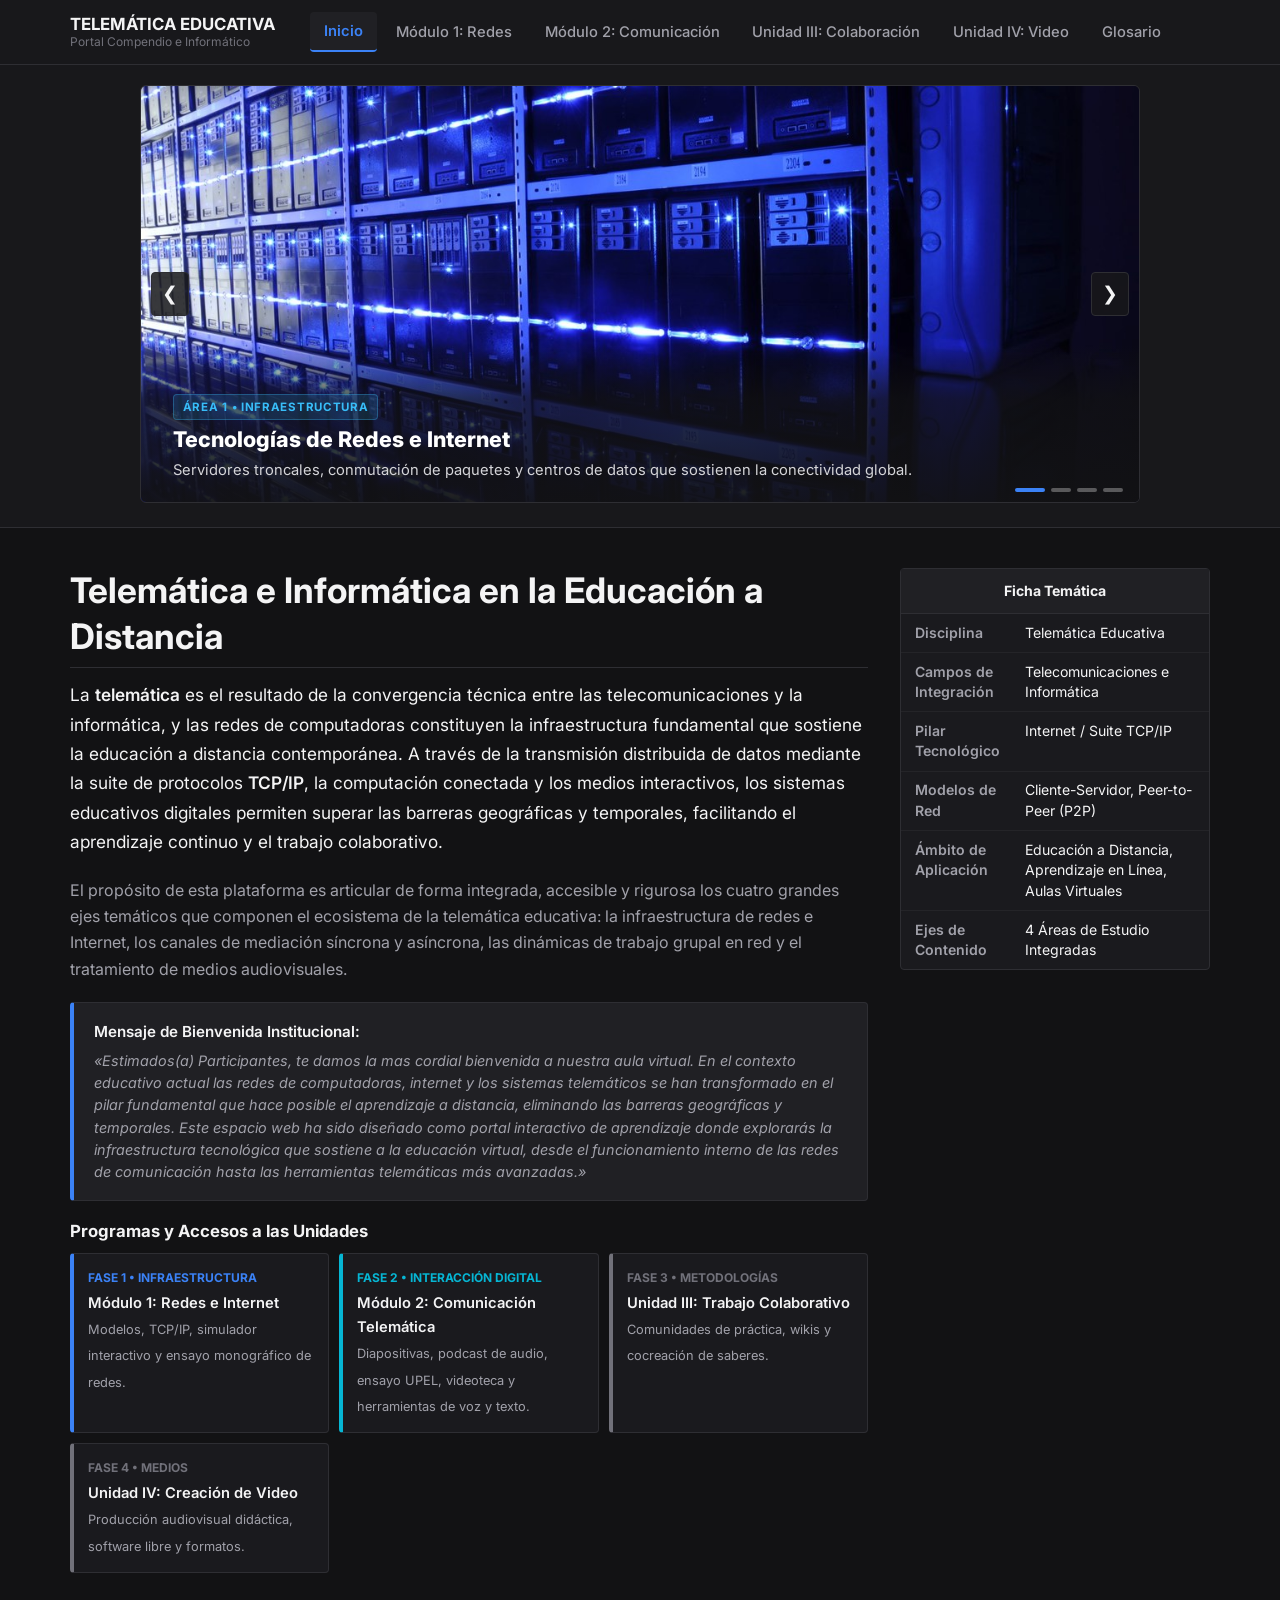
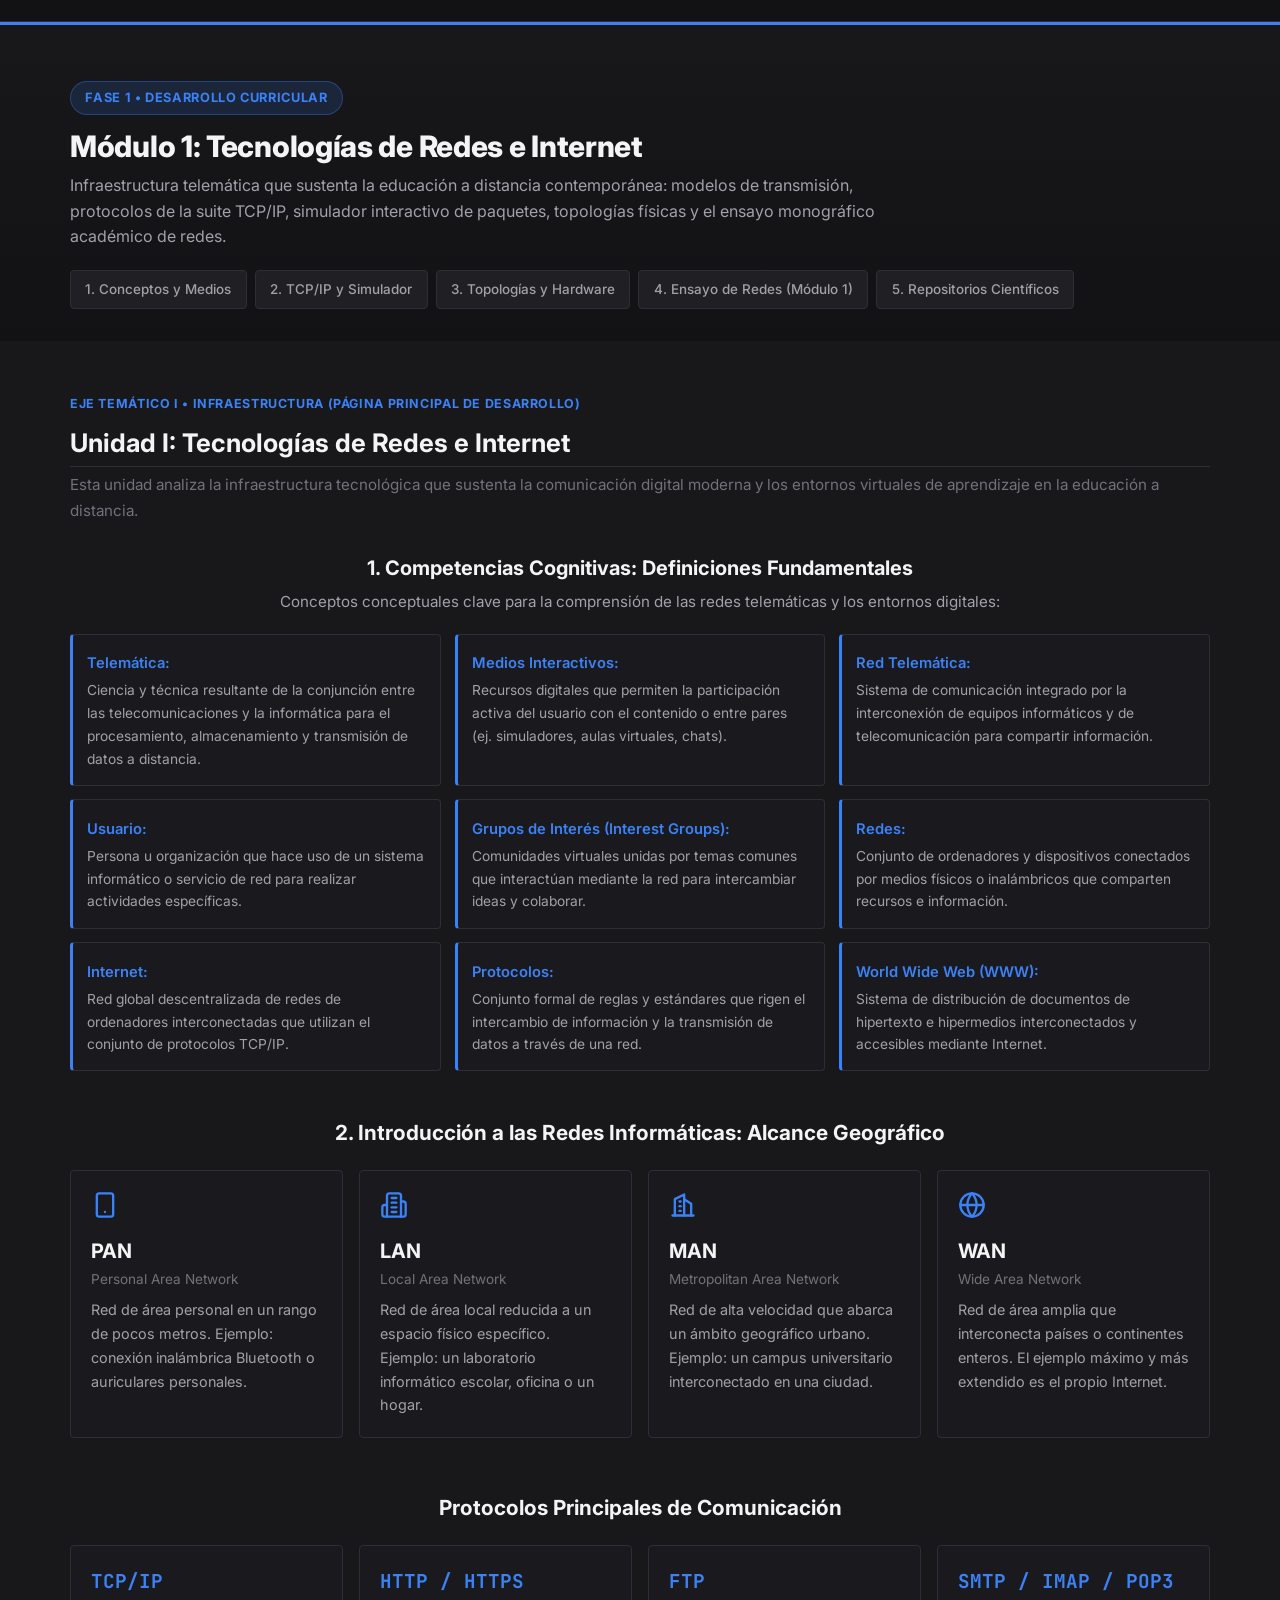
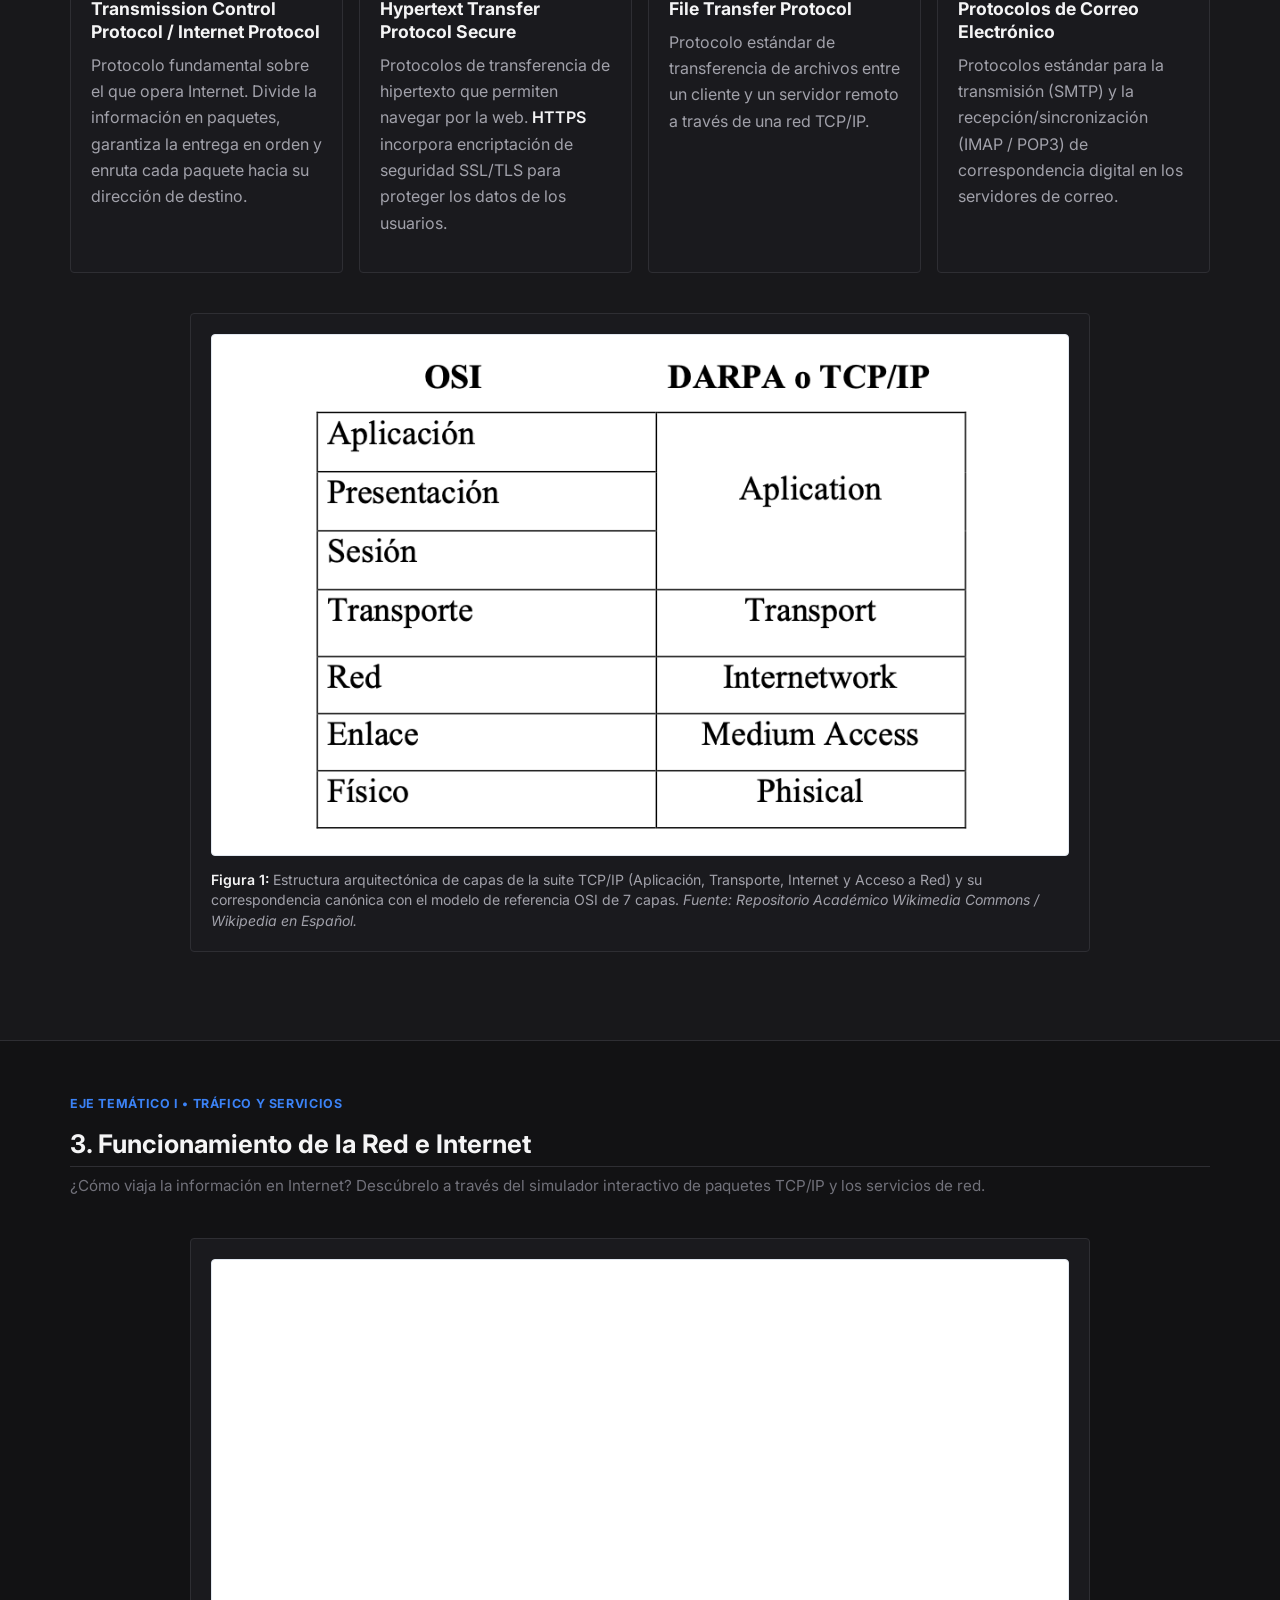
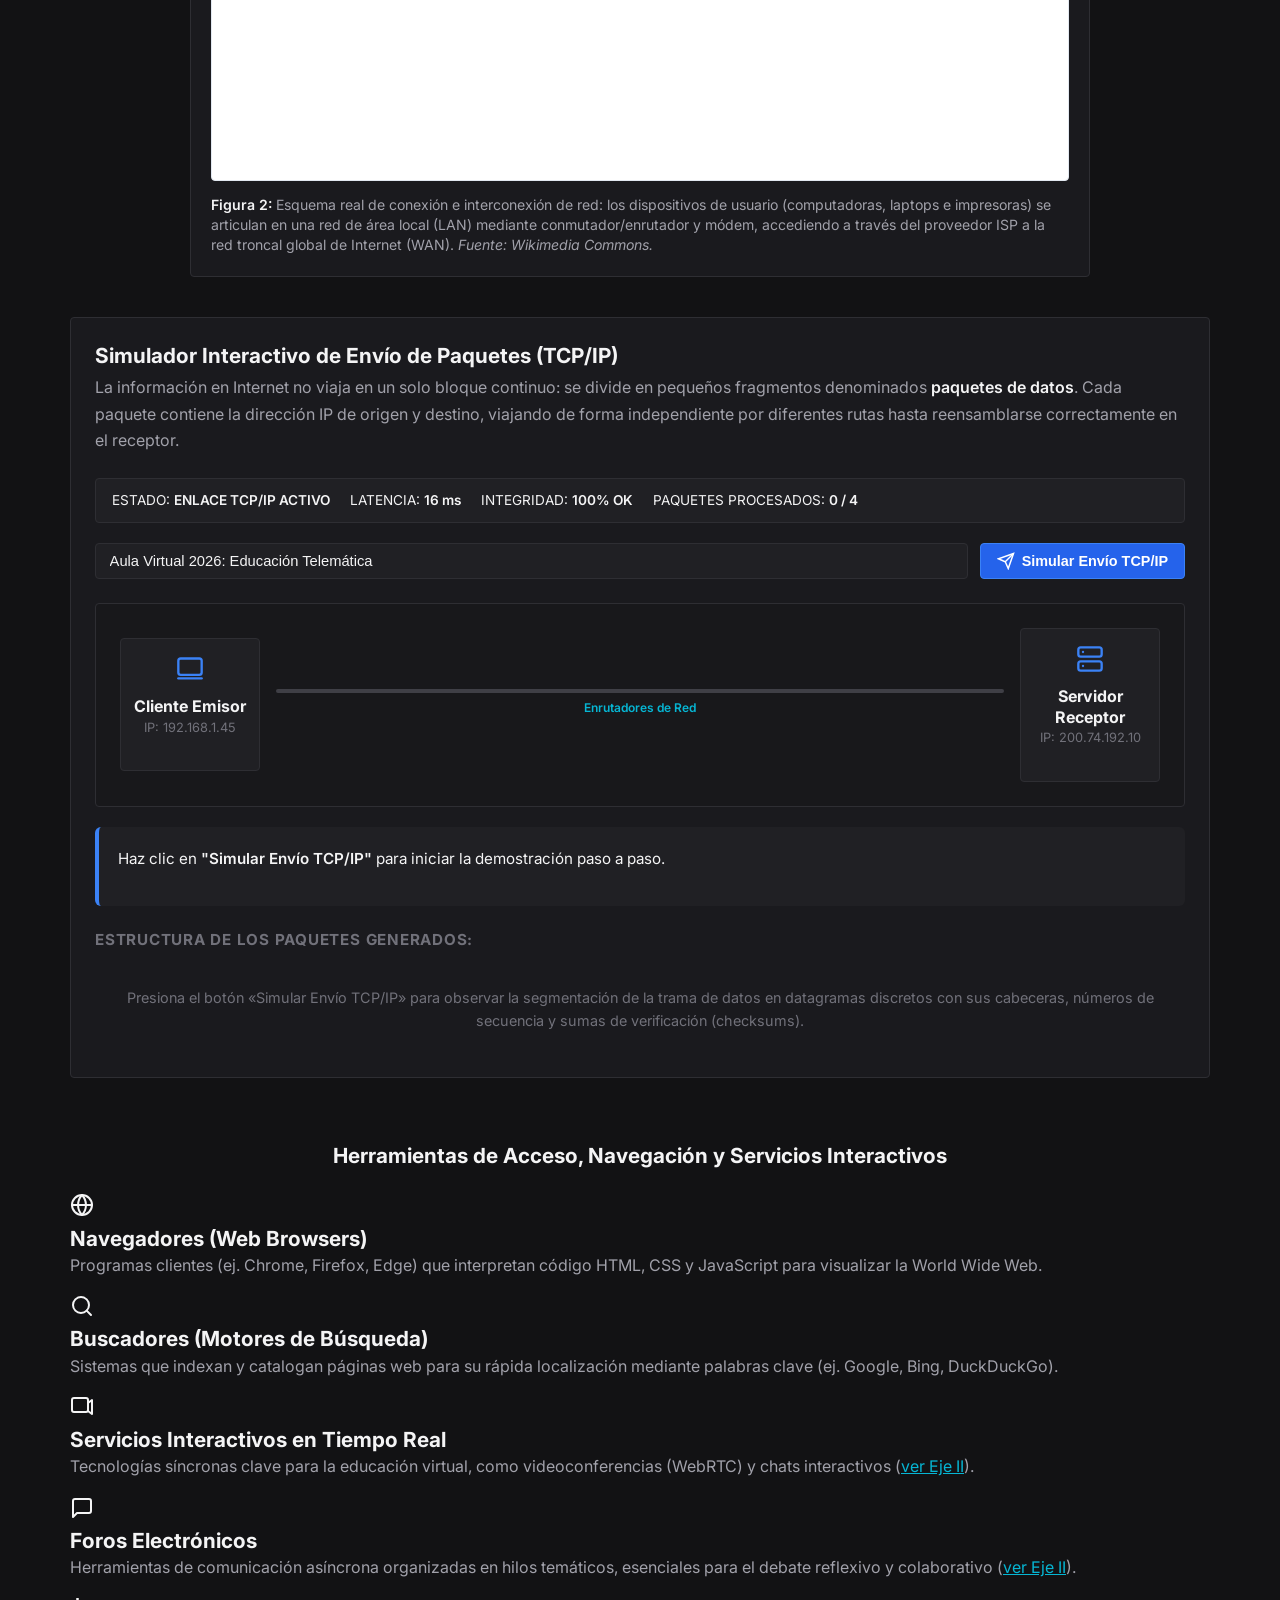
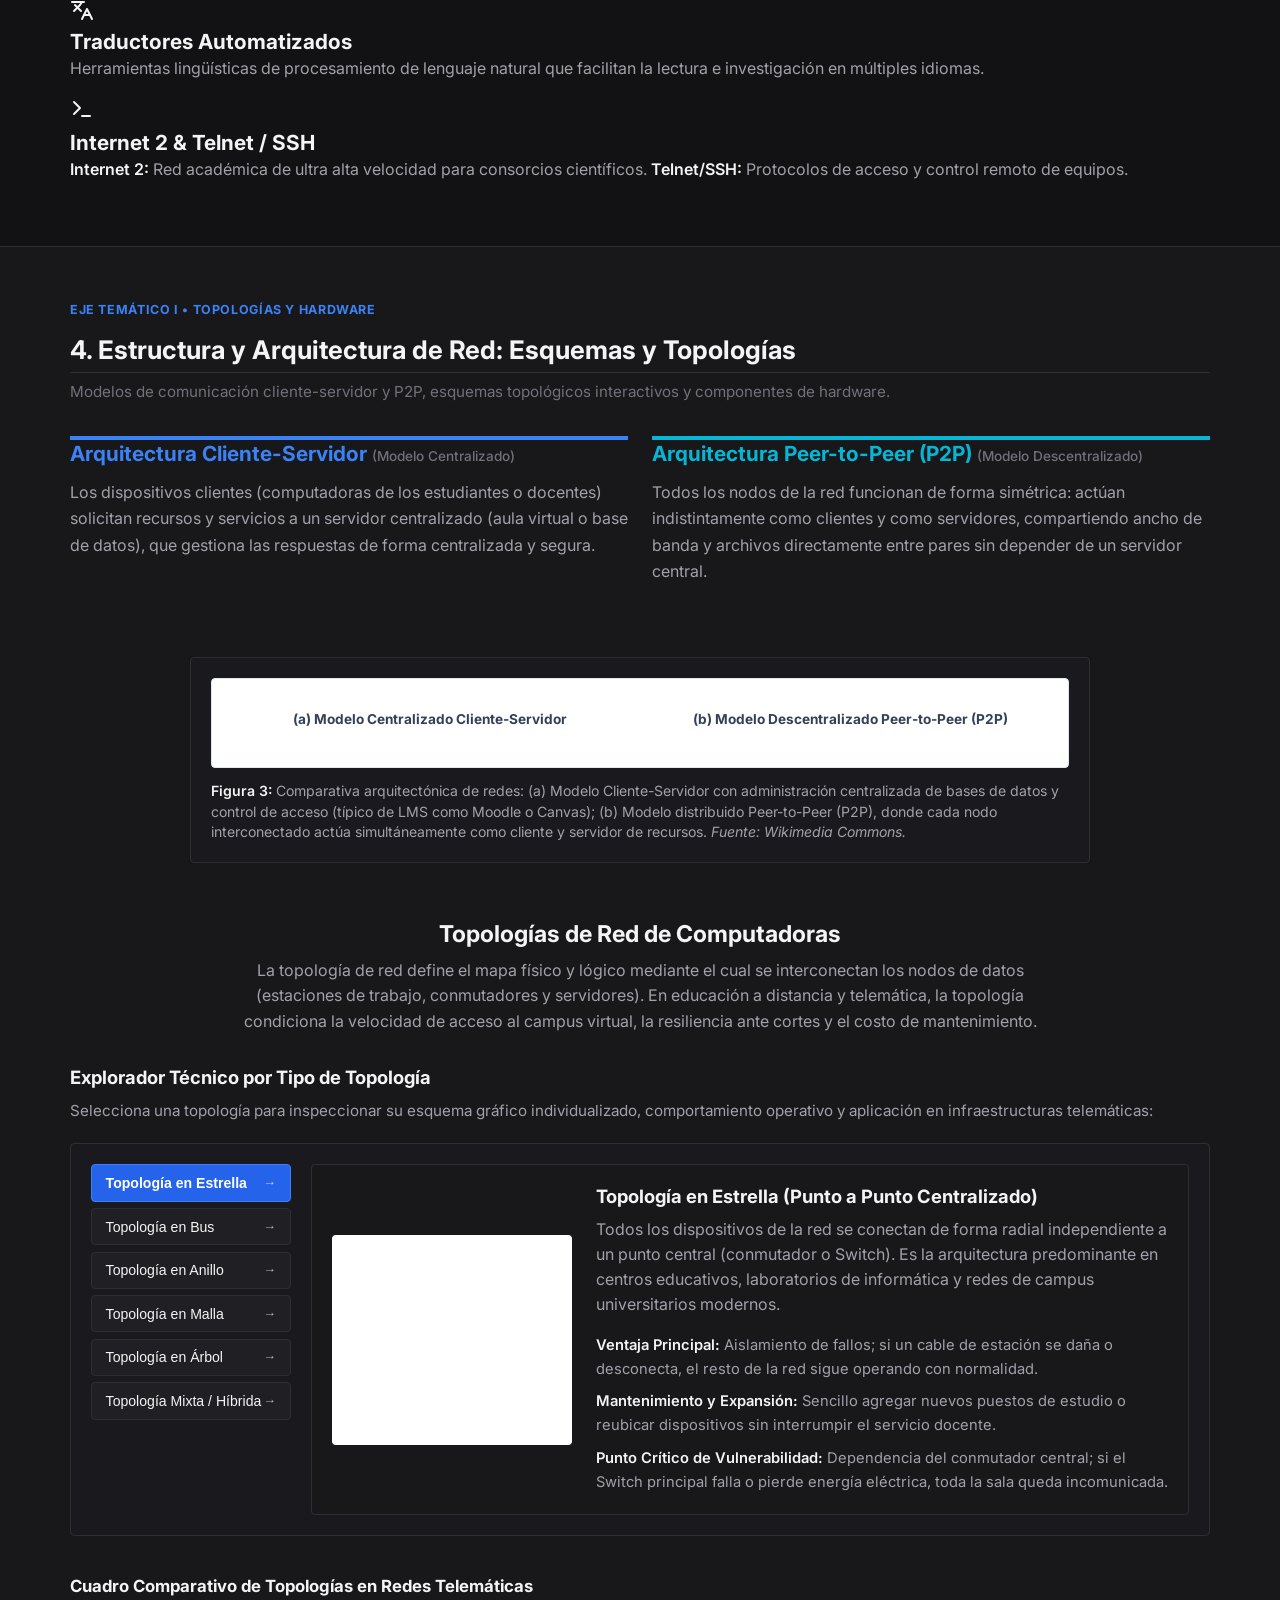
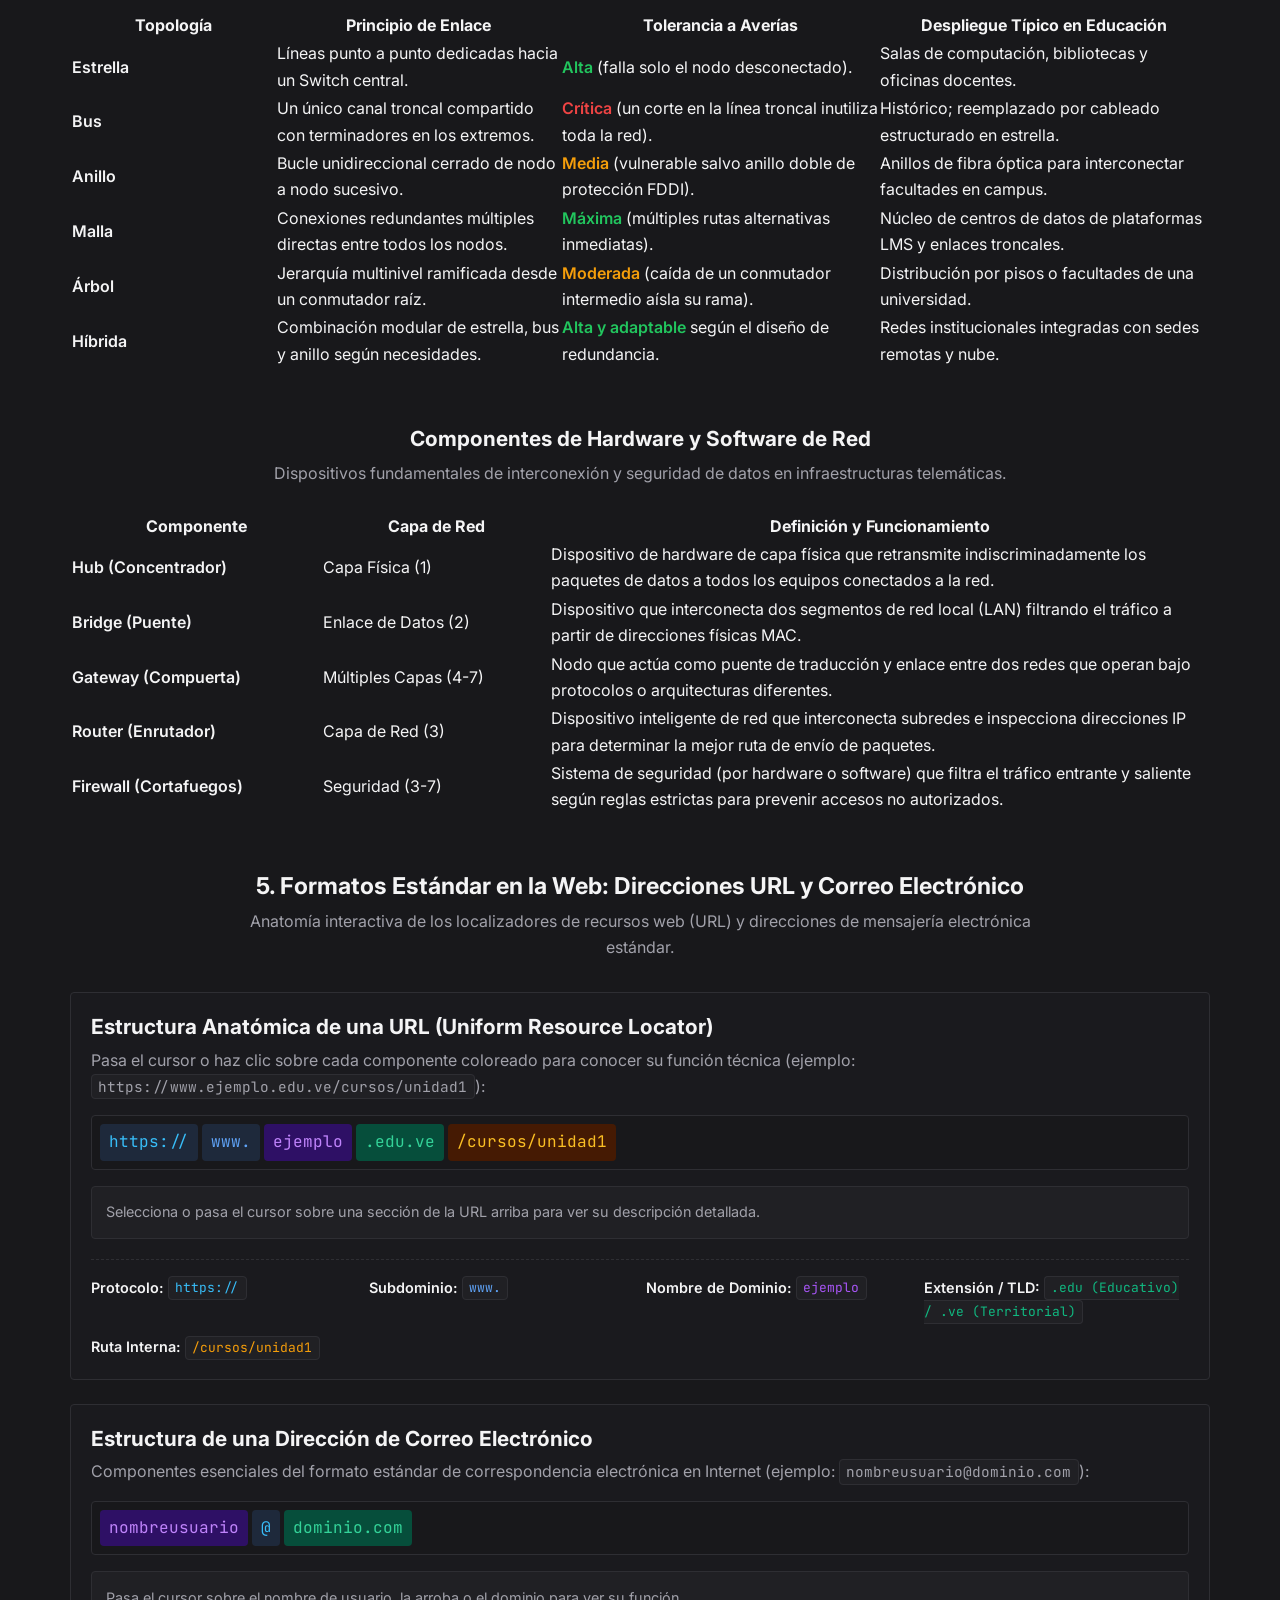
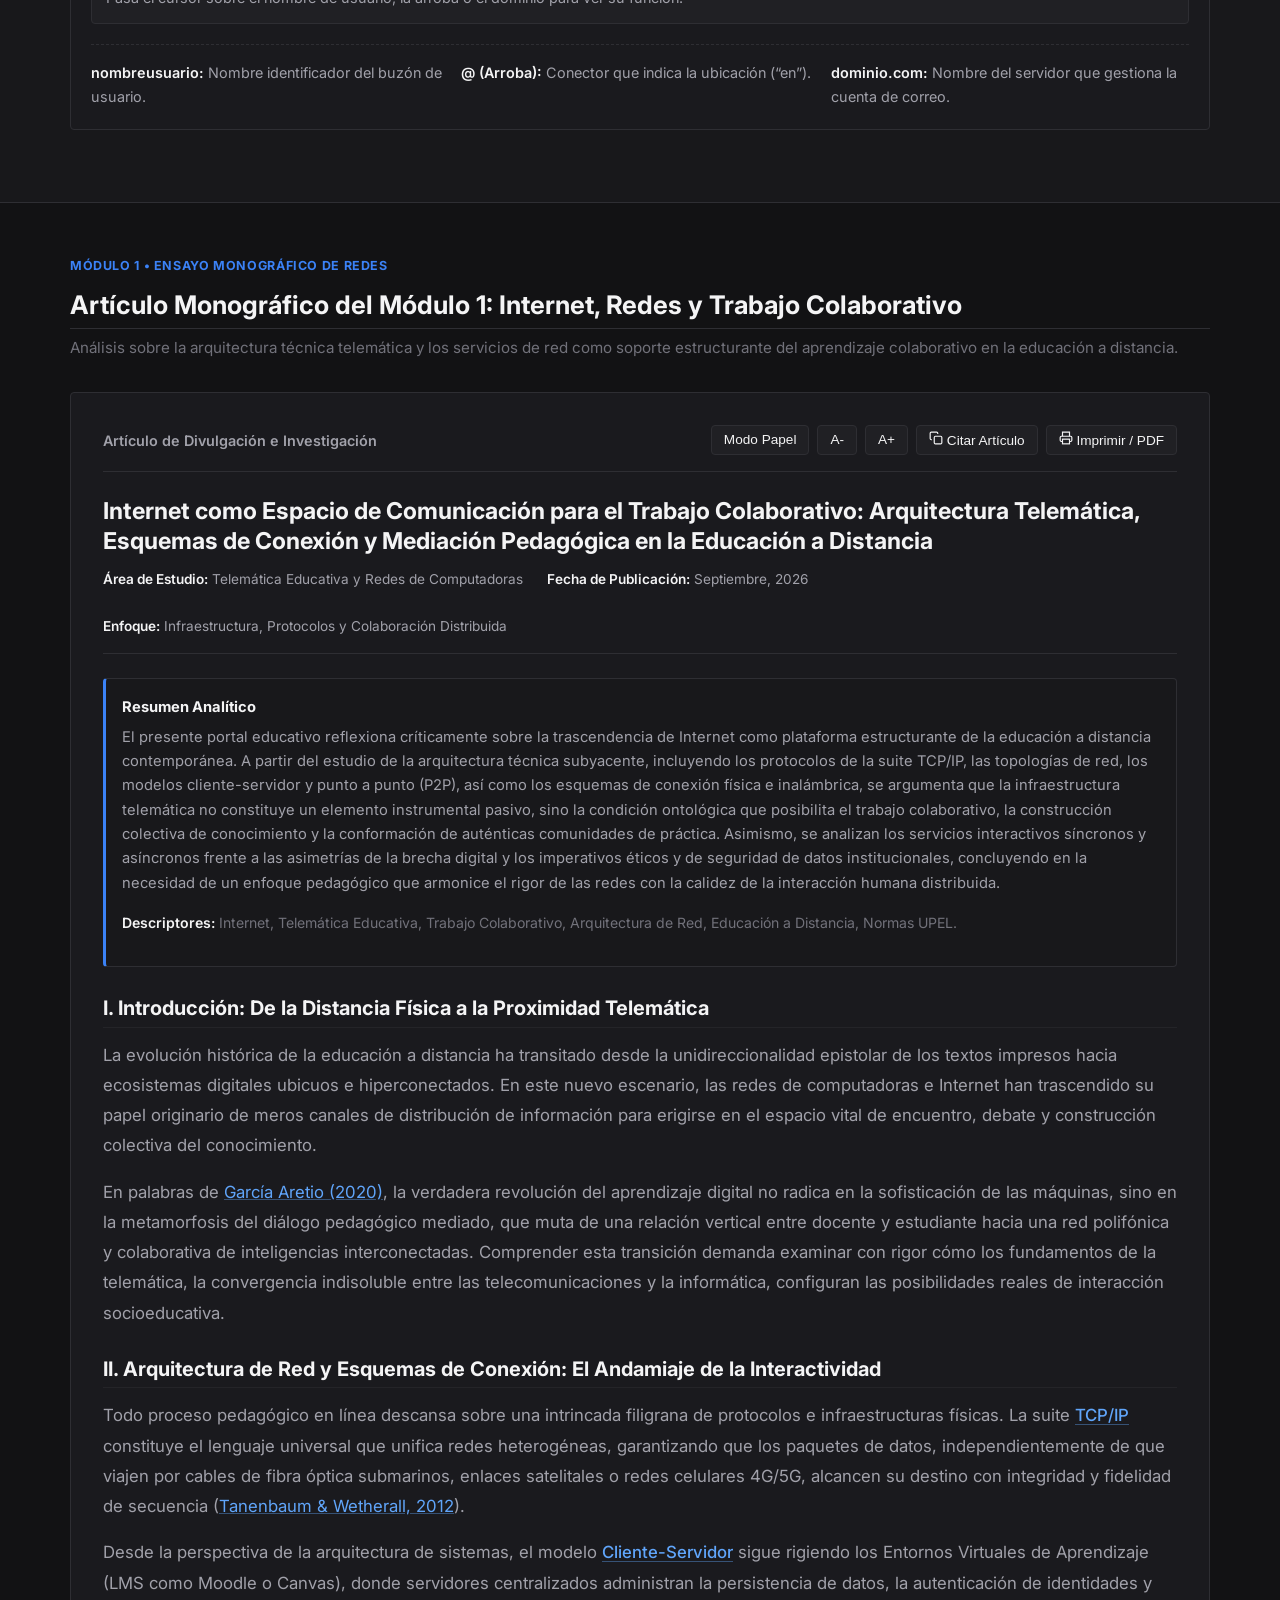
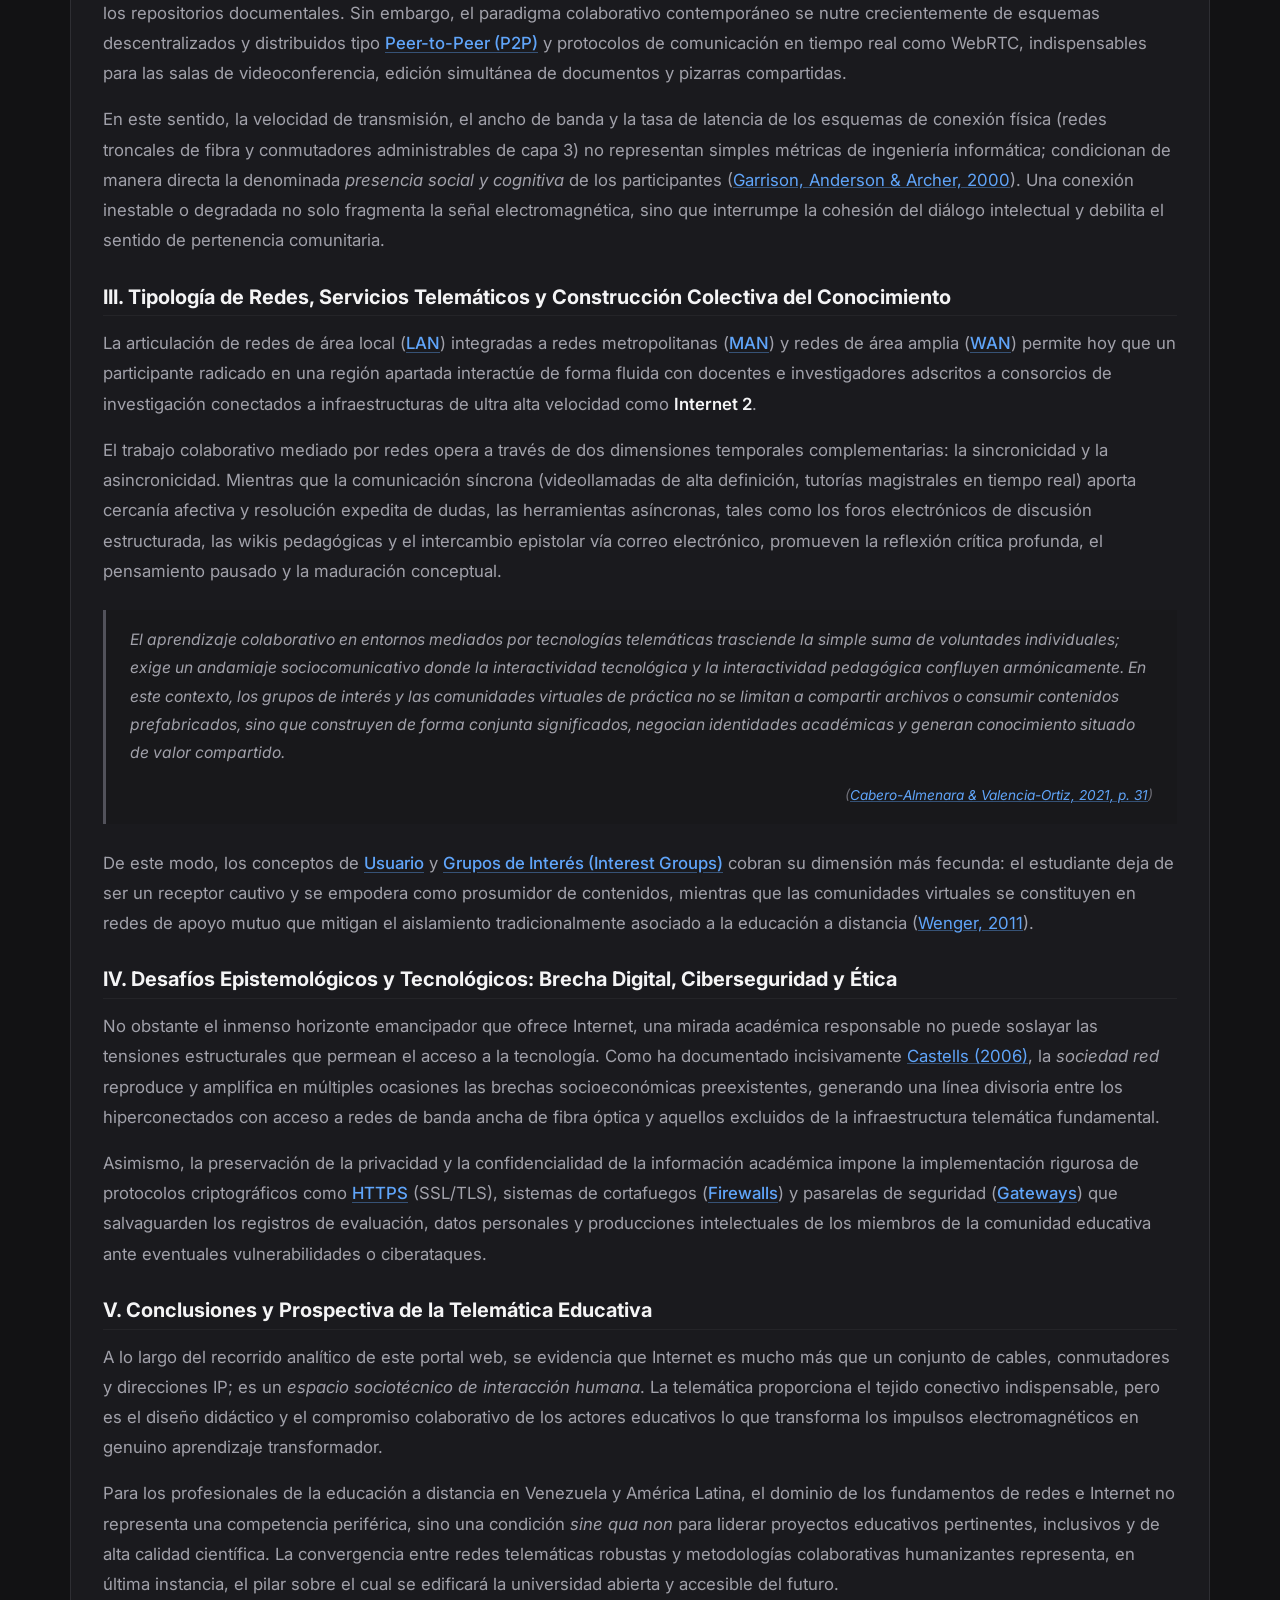
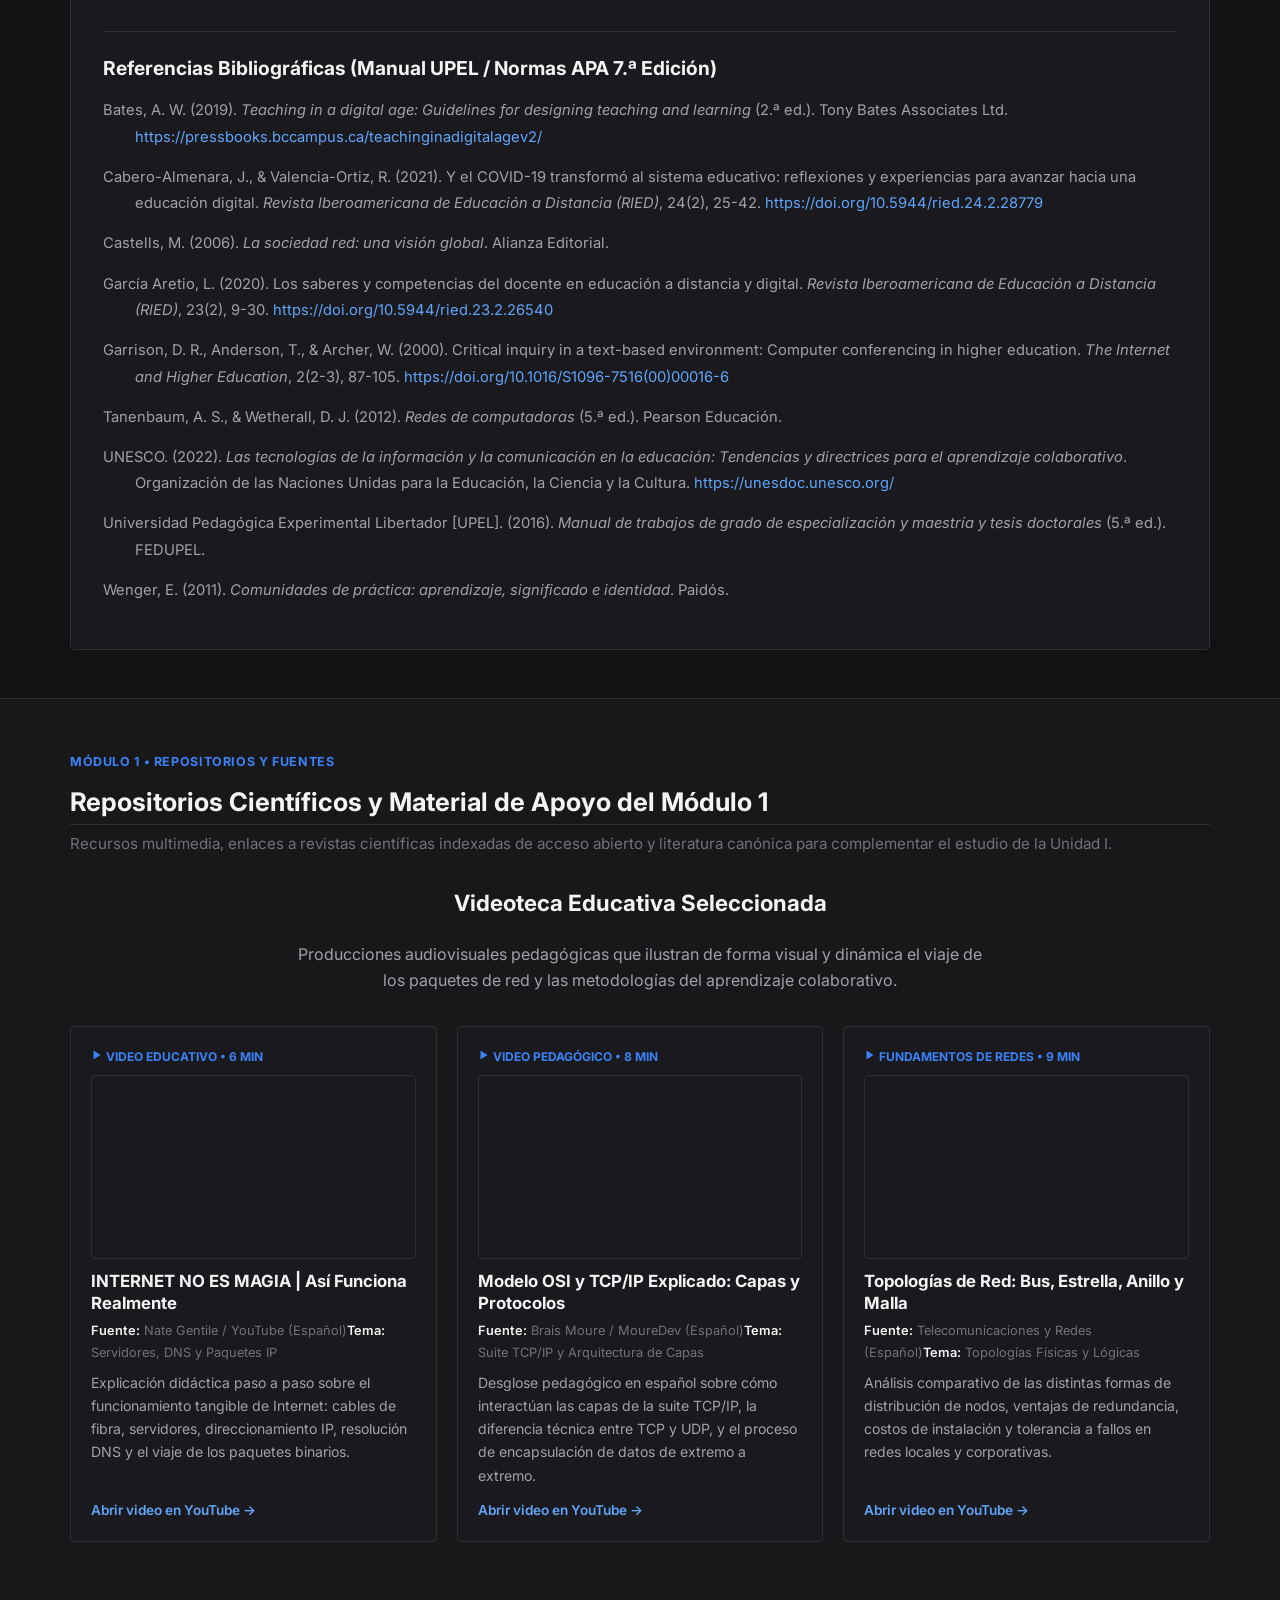
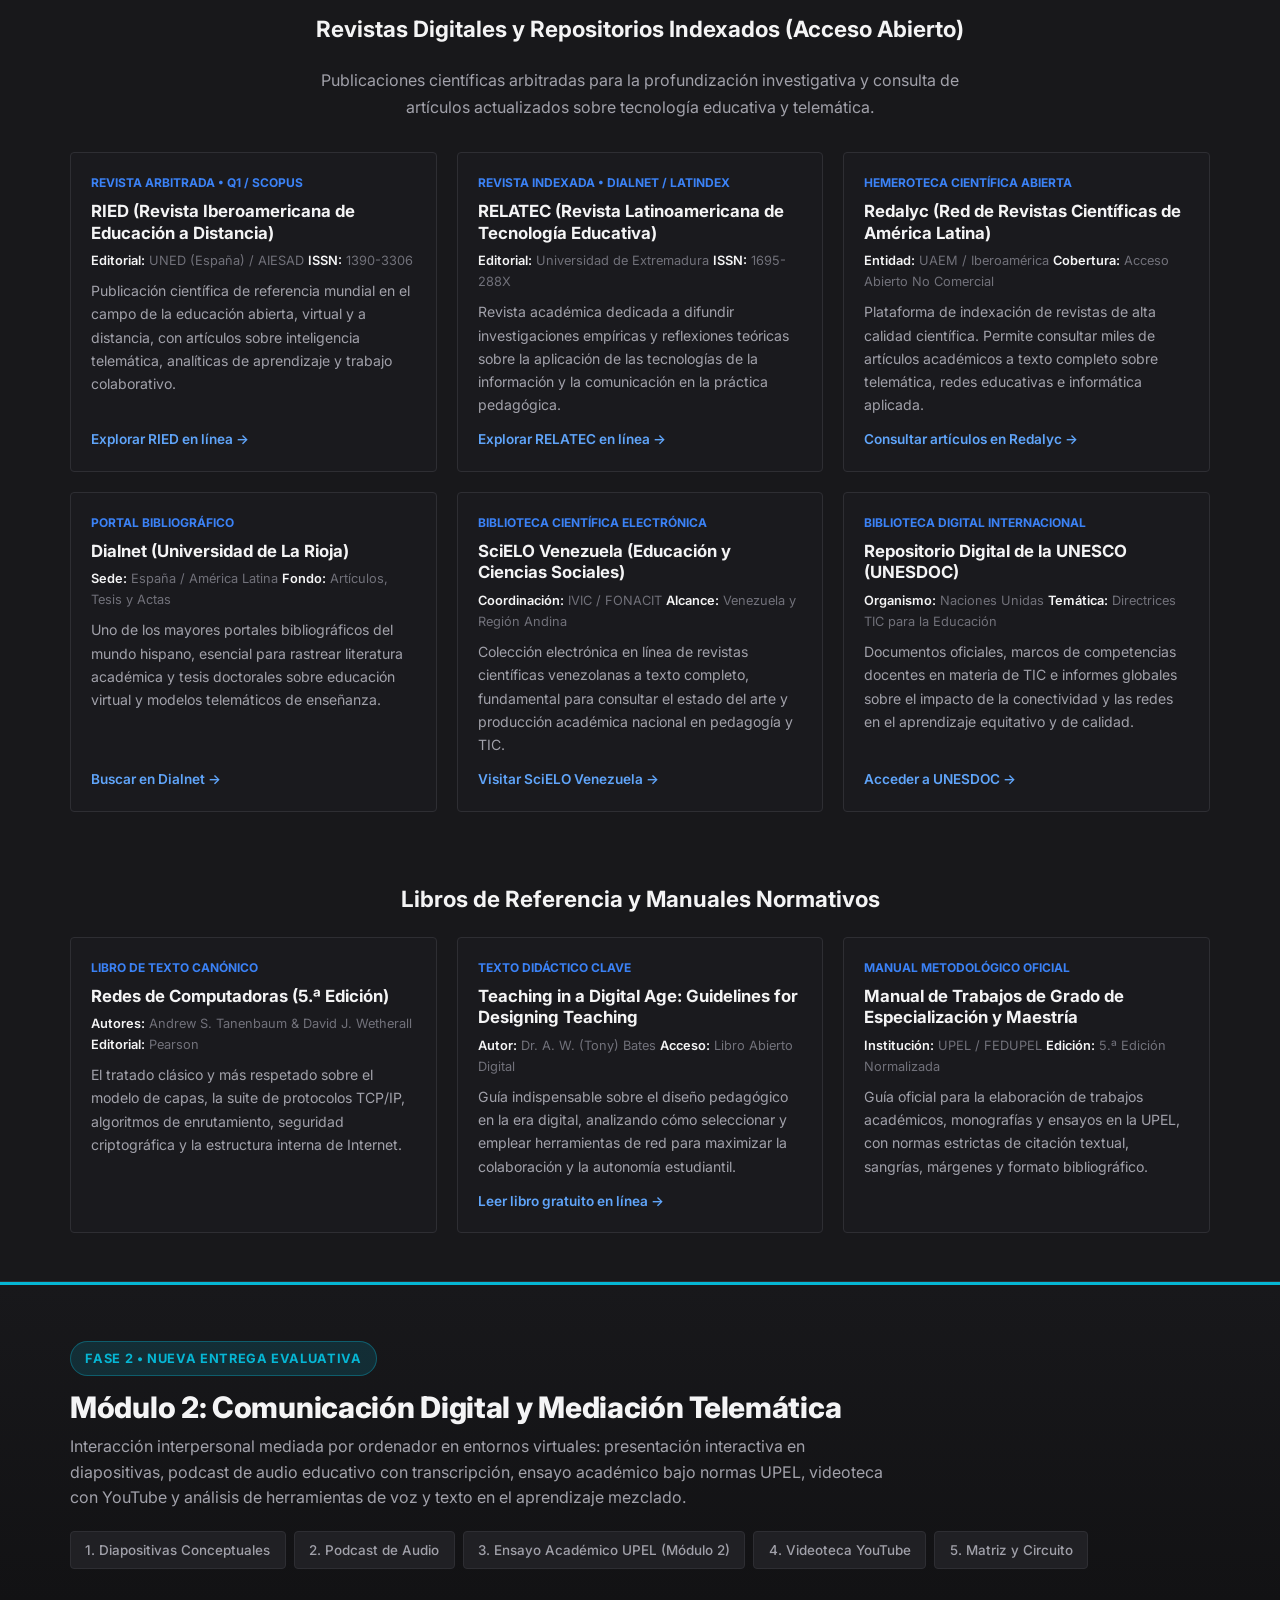
==== commit 11ca8746: "feat: optimizar jerarquia de informacion separando con claridad Modulo 1 y Modulo 2" ====
--- a/unidad1.html
+++ b/unidad1.html
@@ -2,19 +2,24 @@
 <html lang="es" data-theme="dark">
 <head>
   <meta charset="UTF-8">
-  <meta http-equiv="refresh" content="0; url=index.html#redes">
+  <meta http-equiv="refresh" content="0; url=index.html#modulo1">
   <meta name="viewport" content="width=device-width, initial-scale=1.0">
-  <title>Unidad I: Tecnologías de Redes e Internet | Telemática Educativa</title>
+  <title>Módulo 1: Tecnologías de Redes e Internet | Telemática Educativa</title>
   <link rel="stylesheet" href="css/styles.css">
 </head>
-<body style="display: flex; align-items: center; justify-content: center; min-height: 100vh; padding: 2rem;">
-  <div class="wiki-card" style="max-width: 540px; text-align: center; padding: 2.5rem; border-left: 4px solid var(--primary);">
-    <h2 class="wiki-card-title" style="margin-bottom: 1rem;">Unidad I: Tecnologías de Redes e Internet</h2>
-    <p class="wiki-card-desc" style="margin-bottom: 1.5rem;">
-      Esta unidad analiza la infraestructura tecnológica que sustenta la comunicación digital moderna. Redirigiendo al compendio principal interactivo...
+<body style="display: flex; align-items: center; justify-content: center; min-height: 100vh; padding: 2rem; background: var(--bg-primary);">
+  <div class="wiki-card" style="max-width: 580px; text-align: center; padding: 2.5rem; border-left: 4px solid var(--primary);">
+    <div style="font-size: 0.82rem; font-weight: 700; color: var(--primary); text-transform: uppercase; letter-spacing: 0.05em; margin-bottom: 0.5rem;">
+      Módulo 1 • Fase 1
+    </div>
+    <h2 class="wiki-card-title" style="margin-bottom: 1rem; font-size: 1.4rem;">
+      Módulo 1: Tecnologías de Redes e Internet
+    </h2>
+    <p class="wiki-card-desc" style="margin-bottom: 1.5rem; line-height: 1.6;">
+      Esta unidad analiza la infraestructura tecnológica, suite TCP/IP, simulador interactivo de paquetes y ensayo monográfico de redes. Redirigiendo al compendio principal interactivo...
     </p>
-    <a href="index.html#redes" class="btn btn-primary" style="display: inline-block;">
-      Ingresar a la Unidad I en el Portal &rarr;
+    <a href="index.html#modulo1" class="btn btn-primary" style="display: inline-block; text-decoration: none; padding: 0.75rem 1.5rem; background: var(--primary); color: #ffffff; border-radius: var(--radius-sm); font-weight: 600;">
+      Ingresar al Módulo 1 en el Portal &rarr;
     </a>
   </div>
 </body>
--- a/css/styles.css
+++ b/css/styles.css
@@ -1,12 +1,5 @@
-/* ==========================================================================
-   PORTAL INFORMATIVO: TELEMÁTICA E INFORMÁTICA EN LA EDUCACIÓN A DISTANCIA
-   Diseño Enciclopédico Sobrio, Claro y Accesible (Inspirado en Wikipedia Dark)
-   ========================================================================== */
-
-/* --- Importación de Fuentes --- */
 @import url("https://fonts.googleapis.com/css2?family=Inter:wght@400;500;600;700&family=JetBrains+Mono:wght@400;600&family=Newsreader:ital,opsz,wght@0,6..72,400;0,6..72,600;1,6..72,400&display=swap");
 
-/* --- Variables y Paleta de Diseño Sencillo y Sobrio --- */
 :root {
   --bg-primary: #121214;
   --bg-secondary: #18181b;
@@ -34,16 +27,13 @@
   --danger-light: rgba(239, 68, 68, 0.12);
   --accent: #06b6d4;
 
-  /* Bordes Rectangulares Sencillos (Cero Pastillas) */
   --radius-sm: 4px;
   --radius-md: 6px;
   --radius-lg: 6px;
 
-  /* Sombras Mínimas Sin Neón */
   --shadow-sm: 0 1px 2px rgba(0, 0, 0, 0.3);
   --shadow-md: 0 2px 6px rgba(0, 0, 0, 0.35);
 
-  /* Tipografías */
   --font-body: "Inter", system-ui, -apple-system, BlinkMacSystemFont, "Segoe UI", Roboto, sans-serif;
   --font-heading: "Inter", system-ui, -apple-system, BlinkMacSystemFont, "Segoe UI", Roboto, sans-serif;
   --font-mono: "JetBrains Mono", Consolas, Monaco, monospace;
@@ -52,7 +42,6 @@
   --container-max: 1180px;
 }
 
-/* --- Reseteo Global --- */
 *, *::before, *::after {
   box-sizing: border-box;
   margin: 0;
@@ -74,7 +63,6 @@
   flex-direction: column;
 }
 
-/* Scrollbar Sencillo */
 ::-webkit-scrollbar {
   width: 8px;
   height: 8px;
@@ -90,7 +78,6 @@
   background: #52525b;
 }
 
-/* --- Tipografía --- */
 h1, h2, h3, h4, h5, h6 {
   font-family: var(--font-heading);
   color: var(--text-primary);
@@ -131,7 +118,6 @@
   border: 1px solid var(--border-color);
 }
 
-/* --- Contenedor --- */
 .container {
   width: 100%;
   max-width: var(--container-max);
@@ -139,9 +125,6 @@
   padding: 0 1.25rem;
 }
 
-/* ==========================================================================
-   ENCABEZADO Y NAVEGACIÓN PRINCIPAL
-   ========================================================================== */
 .site-header {
   position: sticky;
   top: 0;
@@ -224,9 +207,6 @@
   cursor: pointer;
 }
 
-/* ==========================================================================
-   CARRUSEL INFORMATIVO DE IMÁGENES
-   ========================================================================== */
 .carousel-section {
   padding: 1.25rem 0 1.5rem;
   background: var(--bg-secondary);
@@ -359,9 +339,6 @@
   width: 30px;
 }
 
-/* ==========================================================================
-   ESTRUCTURA DE ARTÍCULO WIKIPEDIA (CONTENIDO + INFOBOX)
-   ========================================================================== */
 .wiki-article-grid {
   display: grid;
   grid-template-columns: 1fr 310px;
@@ -400,7 +377,6 @@
   font-size: 0.95rem;
 }
 
-/* Ficha Lateral (Infobox Wikipedia) */
 .wiki-infobox {
   background: var(--bg-card);
   border: 1px solid var(--border-color);
@@ -435,9 +411,6 @@
   color: var(--text-primary);
 }
 
-/* ==========================================================================
-   SECCIONES GENERALES Y TARJETAS WIKIPEDIA
-   ========================================================================== */
 .section {
   padding: 3rem 0;
   border-bottom: 1px solid var(--border-color);
@@ -481,9 +454,6 @@
   line-height: 1.6;
 }
 
-/* ==========================================================================
-   LISTA DE EJES TEMÁTICOS (4 ÁREAS)
-   ========================================================================== */
 .thematic-sections-list {
   display: flex;
   flex-direction: column;
@@ -519,9 +489,6 @@
   margin-bottom: 0;
 }
 
-/* ==========================================================================
-   TABLA ENCICLOPÉDICA WIKIPEDIA
-   ========================================================================== */
 .wiki-table-container {
   overflow-x: auto;
 }
@@ -552,9 +519,6 @@
   background: var(--bg-card-hover);
 }
 
-/* ==========================================================================
-   BOTONES SOBRIOS (CERO PASTILLAS, CERO NEÓN)
-   ========================================================================== */
 .btn {
   display: inline-flex;
   align-items: center;
@@ -598,11 +562,6 @@
   font-size: 0.82rem;
 }
 
-/* ==========================================================================
-   UNIDAD 1: ELEMENTOS ESPECÍFICOS Y HERRAMIENTAS
-   ========================================================================== */
-
-/* Subnavegación secundaria */
 .unit-subnav {
   position: sticky;
   top: 64px;
@@ -640,7 +599,6 @@
   font-weight: 600;
 }
 
-/* Barra de progreso de lectura */
 .read-progress-bar {
   position: fixed;
   top: 0;
@@ -651,7 +609,6 @@
   width: 0%;
 }
 
-/* Buscador de glosario */
 .search-box-container {
   display: flex;
   align-items: center;
@@ -677,7 +634,6 @@
   width: 100%;
 }
 
-/* Tarjetas de definiciones */
 .definitions-grid {
   display: grid;
   grid-template-columns: repeat(auto-fit, minmax(280px, 1fr));
@@ -702,7 +658,6 @@
   margin-bottom: 0;
 }
 
-/* Alcance de redes (PAN, LAN, MAN, WAN) */
 .network-scope-grid {
   display: grid;
   grid-template-columns: repeat(auto-fit, minmax(240px, 1fr));
@@ -734,7 +689,6 @@
   margin-bottom: 0;
 }
 
-/* Protocolos */
 .protocols-grid {
   display: grid;
   grid-template-columns: repeat(auto-fit, minmax(240px, 1fr));
@@ -754,7 +708,6 @@
   font-family: var(--font-mono);
 }
 
-/* Figuras e Infografías */
 .diagram-figure {
   margin: 2.5rem auto;
   max-width: 900px;
@@ -795,7 +748,6 @@
   text-align: left;
 }
 
-/* Simulador TCP/IP */
 .simulator-container {
   background: var(--bg-card);
   border: 1px solid var(--border-color);
@@ -913,7 +865,6 @@
   margin-bottom: 0.35rem;
 }
 
-/* Visor de topologías */
 .topology-viewer {
   display: grid;
   grid-template-columns: 200px 1fr;
@@ -984,7 +935,6 @@
   color: var(--text-primary);
 }
 
-/* Desglosadores URL y Correo */
 .url-inspector-card {
   background: var(--bg-card);
   border: 1px solid var(--border-color);
@@ -1031,7 +981,6 @@
 }
 .url-explain-box p { margin-bottom: 0; }
 
-/* Artículo Monográfico (Ensayo) */
 .essay-container {
   background: var(--bg-card);
   border: 1px solid var(--border-color);
@@ -1139,7 +1088,6 @@
   color: var(--text-secondary);
 }
 
-/* Enlace hipertextual inline sobrio (estilo Wikipedia) */
 .hypertext-chip {
   display: inline;
   color: var(--link-color);
@@ -1163,7 +1111,6 @@
   color: var(--link-hover);
 }
 
-/* Modo Papel para lectura de ensayo */
 .essay-container[data-paper-mode="true"] {
   background: #fbf9f4 !important;
   color: #1e293b !important;
@@ -1191,7 +1138,6 @@
   color: #1c1917 !important;
 }
 
-/* Repositorio Multimedia (Videos y Revistas) */
 .repo-grid-3col {
   display: grid;
   grid-template-columns: repeat(auto-fit, minmax(280px, 1fr));
@@ -1251,7 +1197,6 @@
   font-weight: 600;
 }
 
-/* Cuestionario de práctica */
 .quiz-container {
   background: var(--bg-card);
   border: 1px solid var(--border-color);
@@ -1330,9 +1275,6 @@
   display: block;
 }
 
-/* ==========================================================================
-   PIE DE PÁGINA (FOOTER)
-   ========================================================================== */
 .site-footer {
   background: var(--bg-secondary);
   border-top: 1px solid var(--border-color);
@@ -1383,9 +1325,6 @@
   font-size: 0.82rem;
 }
 
-/* ==========================================================================
-   DISEÑO RESPONSIVO (MEDIA QUERIES)
-   ========================================================================== */
 @media (max-width: 900px) {
   .wiki-article-grid {
     grid-template-columns: 1fr;
@@ -1433,9 +1372,437 @@
   }
 }
 
-/* ==========================================================================
-   ESTILOS DE IMPRESIÓN LIMPIOS
-   ========================================================================== */
+.module-divider-banner {
+  padding: 3.5rem 0 2rem 0;
+  border-top: 3px solid var(--border-color);
+  position: relative;
+  background: linear-gradient(180deg, var(--bg-secondary) 0%, var(--bg-primary) 100%);
+}
+.module-divider-banner.module-1 {
+  border-top-color: var(--primary);
+}
+.module-divider-banner.module-2 {
+  border-top-color: var(--accent);
+}
+.module-divider-badge {
+  display: inline-flex;
+  align-items: center;
+  gap: 0.5rem;
+  padding: 0.35rem 0.9rem;
+  border-radius: 999px;
+  font-size: 0.8rem;
+  font-weight: 700;
+  text-transform: uppercase;
+  letter-spacing: 0.05em;
+  margin-bottom: 0.75rem;
+}
+.module-1-badge {
+  background: rgba(59, 130, 246, 0.15);
+  color: var(--primary);
+  border: 1px solid rgba(59, 130, 246, 0.35);
+}
+.module-2-badge {
+  background: rgba(6, 182, 212, 0.15);
+  color: var(--accent);
+  border: 1px solid rgba(6, 182, 212, 0.35);
+}
+.module-divider-title {
+  font-size: 1.85rem;
+  font-weight: 800;
+  color: var(--text-primary);
+  margin-bottom: 0.5rem;
+  letter-spacing: -0.01em;
+}
+.module-divider-desc {
+  font-size: 1rem;
+  color: var(--text-secondary);
+  max-width: 820px;
+  line-height: 1.6;
+  margin-bottom: 1.25rem;
+}
+.module-nav-pills {
+  display: flex;
+  flex-wrap: wrap;
+  gap: 0.5rem;
+}
+.module-nav-pill {
+  padding: 0.45rem 0.9rem;
+  border-radius: var(--radius-sm);
+  background: var(--bg-tertiary);
+  border: 1px solid var(--border-color);
+  color: var(--text-secondary);
+  font-size: 0.84rem;
+  font-weight: 500;
+  text-decoration: none;
+  transition: all 0.2s ease;
+}
+.module-nav-pill:hover {
+  background: var(--primary);
+  color: #ffffff;
+  border-color: var(--primary);
+  transform: translateY(-1px);
+}
+.module-2 .module-nav-pill:hover {
+  background: var(--accent);
+  color: #ffffff;
+  border-color: var(--accent);
+}
+
+.unit-quick-tabs {
+  display: flex;
+  flex-wrap: wrap;
+  gap: 0.5rem;
+  justify-content: center;
+  margin-bottom: 2rem;
+}
+.unit-quick-tab {
+  display: inline-flex;
+  align-items: center;
+  gap: 0.4rem;
+  padding: 0.55rem 1.1rem;
+  background: var(--bg-tertiary);
+  border: 1px solid var(--border-color);
+  border-radius: var(--radius-sm);
+  color: var(--text-secondary);
+  font-size: 0.88rem;
+  font-weight: 500;
+  text-decoration: none;
+  transition: all 0.2s ease;
+}
+.unit-quick-tab:hover,
+.unit-quick-tab.active {
+  background: var(--primary);
+  color: #ffffff;
+  border-color: var(--primary);
+  transform: translateY(-1px);
+}
+
+.slide-deck-container {
+  background: var(--bg-card);
+  border: 1px solid var(--border-color);
+  border-radius: var(--radius-md);
+  padding: 2rem;
+  margin-bottom: 3rem;
+  box-shadow: 0 10px 30px rgba(0, 0, 0, 0.25);
+  position: relative;
+  overflow: hidden;
+}
+.slide-deck-header {
+  display: flex;
+  justify-content: space-between;
+  align-items: center;
+  padding-bottom: 1.25rem;
+  margin-bottom: 1.5rem;
+  border-bottom: 1px solid var(--border-color);
+}
+.slide-deck-title-wrap {
+  display: flex;
+  align-items: center;
+  gap: 0.75rem;
+}
+.slide-deck-badge {
+  background: rgba(59, 130, 246, 0.15);
+  color: var(--primary);
+  border: 1px solid rgba(59, 130, 246, 0.3);
+  padding: 0.25rem 0.65rem;
+  border-radius: 999px;
+  font-size: 0.78rem;
+  font-weight: 600;
+  letter-spacing: 0.03em;
+  text-transform: uppercase;
+}
+.slide-deck-counter {
+  font-size: 0.85rem;
+  font-weight: 600;
+  color: var(--text-muted);
+  background: var(--bg-tertiary);
+  padding: 0.3rem 0.75rem;
+  border-radius: var(--radius-sm);
+  border: 1px solid var(--border-color);
+}
+.slide-deck-slides {
+  position: relative;
+  min-height: 380px;
+}
+.slide-deck-slide {
+  display: none;
+  opacity: 0;
+  transform: translateY(8px);
+  transition: opacity 0.35s ease, transform 0.35s ease;
+}
+.slide-deck-slide.active {
+  display: block;
+  opacity: 1;
+  transform: translateY(0);
+}
+.slide-title {
+  font-size: 1.35rem;
+  font-weight: 700;
+  color: var(--text-primary);
+  margin-bottom: 1rem;
+}
+.slide-lead {
+  font-size: 0.98rem;
+  color: var(--text-secondary);
+  line-height: 1.65;
+  margin-bottom: 1.25rem;
+}
+.slide-deck-footer {
+  display: flex;
+  justify-content: space-between;
+  align-items: center;
+  padding-top: 1.5rem;
+  margin-top: 1.5rem;
+  border-top: 1px solid var(--border-color);
+  flex-wrap: wrap;
+  gap: 1rem;
+}
+.slide-indicators-wrap {
+  display: flex;
+  gap: 0.45rem;
+  align-items: center;
+}
+.slide-dot {
+  width: 10px;
+  height: 10px;
+  border-radius: 50%;
+  background: var(--border-color);
+  border: none;
+  cursor: pointer;
+  transition: all 0.25s ease;
+  padding: 0;
+}
+.slide-dot.active {
+  background: var(--primary);
+  width: 26px;
+  border-radius: 6px;
+}
+.slide-nav-buttons {
+  display: flex;
+  gap: 0.6rem;
+}
+.slide-nav-btn {
+  padding: 0.55rem 1.1rem;
+  background: var(--bg-tertiary);
+  color: var(--text-primary);
+  border: 1px solid var(--border-color);
+  border-radius: var(--radius-sm);
+  font-size: 0.88rem;
+  font-weight: 600;
+  cursor: pointer;
+  transition: all 0.2s ease;
+  display: inline-flex;
+  align-items: center;
+  gap: 0.35rem;
+}
+.slide-nav-btn:hover:not(:disabled) {
+  background: var(--primary);
+  color: #ffffff;
+  border-color: var(--primary);
+}
+.slide-nav-btn:disabled {
+  opacity: 0.45;
+  cursor: not-allowed;
+}
+
+.podcast-player-card {
+  background: var(--bg-card);
+  border: 1px solid var(--border-color);
+  border-left: 4px solid var(--accent);
+  border-radius: var(--radius-md);
+  padding: 2rem;
+  margin-bottom: 3rem;
+  box-shadow: 0 10px 25px rgba(0, 0, 0, 0.2);
+}
+.podcast-header {
+  display: flex;
+  align-items: center;
+  gap: 1.25rem;
+  margin-bottom: 1.5rem;
+}
+.podcast-avatar {
+  width: 56px;
+  height: 56px;
+  border-radius: var(--radius-md);
+  background: linear-gradient(135deg, var(--accent), var(--primary));
+  display: flex;
+  align-items: center;
+  justify-content: center;
+  font-size: 1.6rem;
+  color: #ffffff;
+  flex-shrink: 0;
+  box-shadow: 0 4px 15px rgba(6, 182, 212, 0.35);
+}
+.podcast-meta h3 {
+  font-size: 1.2rem;
+  color: var(--text-primary);
+  margin-bottom: 0.25rem;
+}
+.podcast-meta p {
+  font-size: 0.88rem;
+  color: var(--text-secondary);
+  margin: 0;
+}
+.podcast-controls-row {
+  display: flex;
+  align-items: center;
+  gap: 1.25rem;
+  flex-wrap: wrap;
+  background: var(--bg-secondary);
+  padding: 1rem 1.25rem;
+  border-radius: var(--radius-sm);
+  border: 1px solid var(--border-color);
+}
+.podcast-play-btn {
+  width: 48px;
+  height: 48px;
+  border-radius: 50%;
+  background: var(--primary);
+  color: #ffffff;
+  border: none;
+  font-size: 1.2rem;
+  display: inline-flex;
+  align-items: center;
+  justify-content: center;
+  cursor: pointer;
+  transition: all 0.2s ease;
+  flex-shrink: 0;
+}
+.podcast-play-btn:hover {
+  background: var(--primary-hover);
+  transform: scale(1.05);
+}
+.podcast-progress-wrap {
+  flex: 1;
+  min-width: 180px;
+  display: flex;
+  align-items: center;
+  gap: 0.75rem;
+}
+.podcast-scrubber {
+  flex: 1;
+  height: 6px;
+  border-radius: 3px;
+  background: var(--border-color);
+  outline: none;
+  accent-color: var(--accent);
+  cursor: pointer;
+}
+.podcast-time {
+  font-size: 0.8rem;
+  color: var(--text-muted);
+  font-family: monospace;
+}
+.podcast-speed-btns {
+  display: flex;
+  gap: 0.3rem;
+}
+.podcast-speed-btn {
+  padding: 0.25rem 0.55rem;
+  border-radius: var(--radius-sm);
+  background: var(--bg-tertiary);
+  border: 1px solid var(--border-color);
+  color: var(--text-secondary);
+  font-size: 0.78rem;
+  font-weight: 600;
+  cursor: pointer;
+}
+.podcast-speed-btn.active {
+  background: var(--accent);
+  color: #ffffff;
+  border-color: var(--accent);
+}
+.audio-transcript-box {
+  margin-top: 1.25rem;
+  background: var(--bg-secondary);
+  border: 1px solid var(--border-color);
+  border-radius: var(--radius-sm);
+  padding: 0.85rem 1.2rem;
+}
+.audio-transcript-box summary {
+  cursor: pointer;
+  font-size: 0.92rem;
+  font-weight: 600;
+  color: var(--accent);
+  outline: none;
+}
+.audio-transcript-content {
+  margin-top: 1rem;
+  font-size: 0.9rem;
+  color: var(--text-secondary);
+  line-height: 1.7;
+}
+
+.yt-video-grid {
+  display: grid;
+  grid-template-columns: repeat(auto-fit, minmax(290px, 1fr));
+  gap: 1.5rem;
+  margin-top: 1.5rem;
+}
+.yt-video-card {
+  background: var(--bg-card);
+  border: 1px solid var(--border-color);
+  border-radius: var(--radius-md);
+  overflow: hidden;
+  display: flex;
+  flex-direction: column;
+  transition: transform 0.2s ease, box-shadow 0.2s ease;
+}
+.yt-video-card:hover {
+  transform: translateY(-3px);
+  box-shadow: 0 10px 25px rgba(0, 0, 0, 0.25);
+}
+.yt-iframe-wrap {
+  position: relative;
+  width: 100%;
+  aspect-ratio: 16 / 9;
+  background: #000000;
+}
+.yt-iframe-wrap iframe {
+  position: absolute;
+  top: 0;
+  left: 0;
+  width: 100%;
+  height: 100%;
+  border: none;
+}
+.yt-video-body {
+  padding: 1.2rem;
+  display: flex;
+  flex-direction: column;
+  flex: 1;
+}
+.yt-video-tag {
+  font-size: 0.75rem;
+  font-weight: 600;
+  color: var(--accent);
+  text-transform: uppercase;
+  margin-bottom: 0.4rem;
+}
+.yt-video-title {
+  font-size: 1rem;
+  font-weight: 600;
+  color: var(--text-primary);
+  margin-bottom: 0.5rem;
+  line-height: 1.4;
+}
+.yt-video-desc {
+  font-size: 0.85rem;
+  color: var(--text-secondary);
+  line-height: 1.55;
+  margin-bottom: 0.75rem;
+  flex: 1;
+}
+.yt-video-footer {
+  display: flex;
+  justify-content: space-between;
+  align-items: center;
+  font-size: 0.78rem;
+  color: var(--text-muted);
+  border-top: 1px solid var(--border-color);
+  padding-top: 0.6rem;
+}
+
 @media print {
   body {
     background: #ffffff !important;
